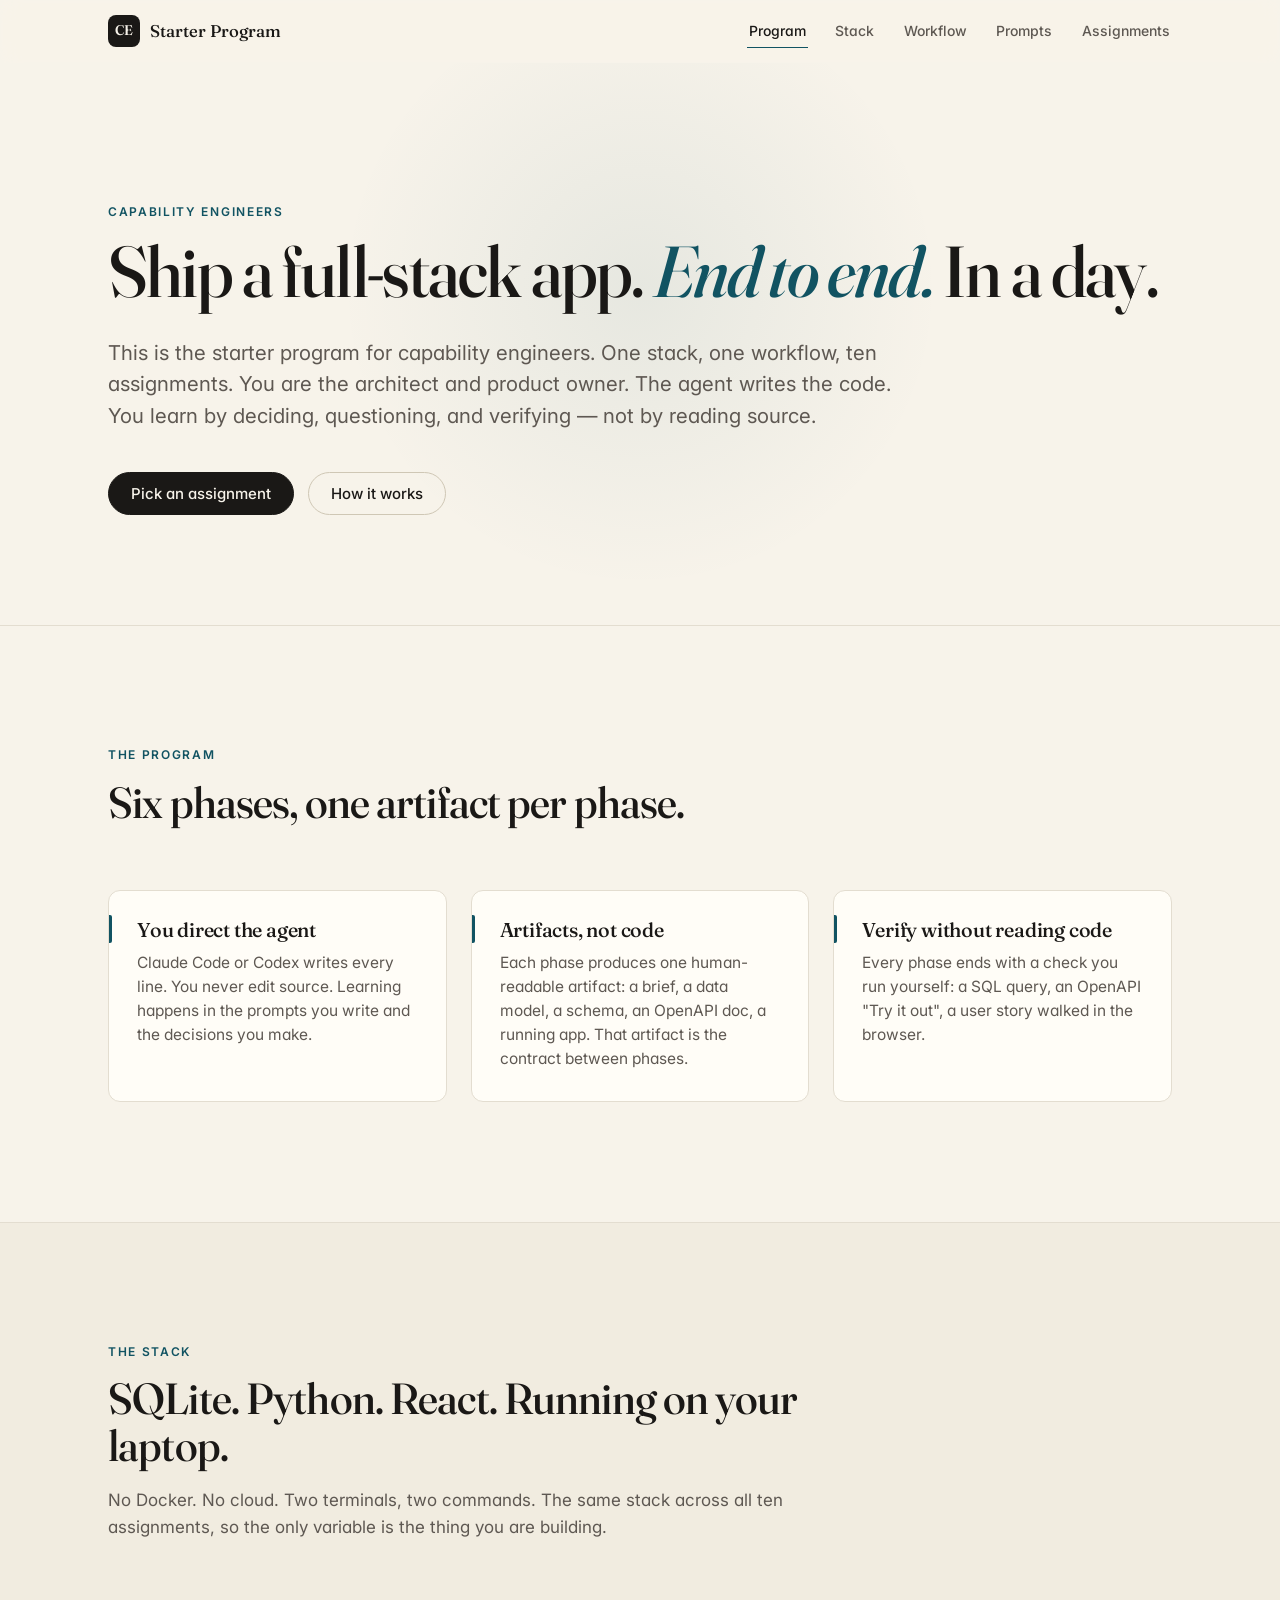
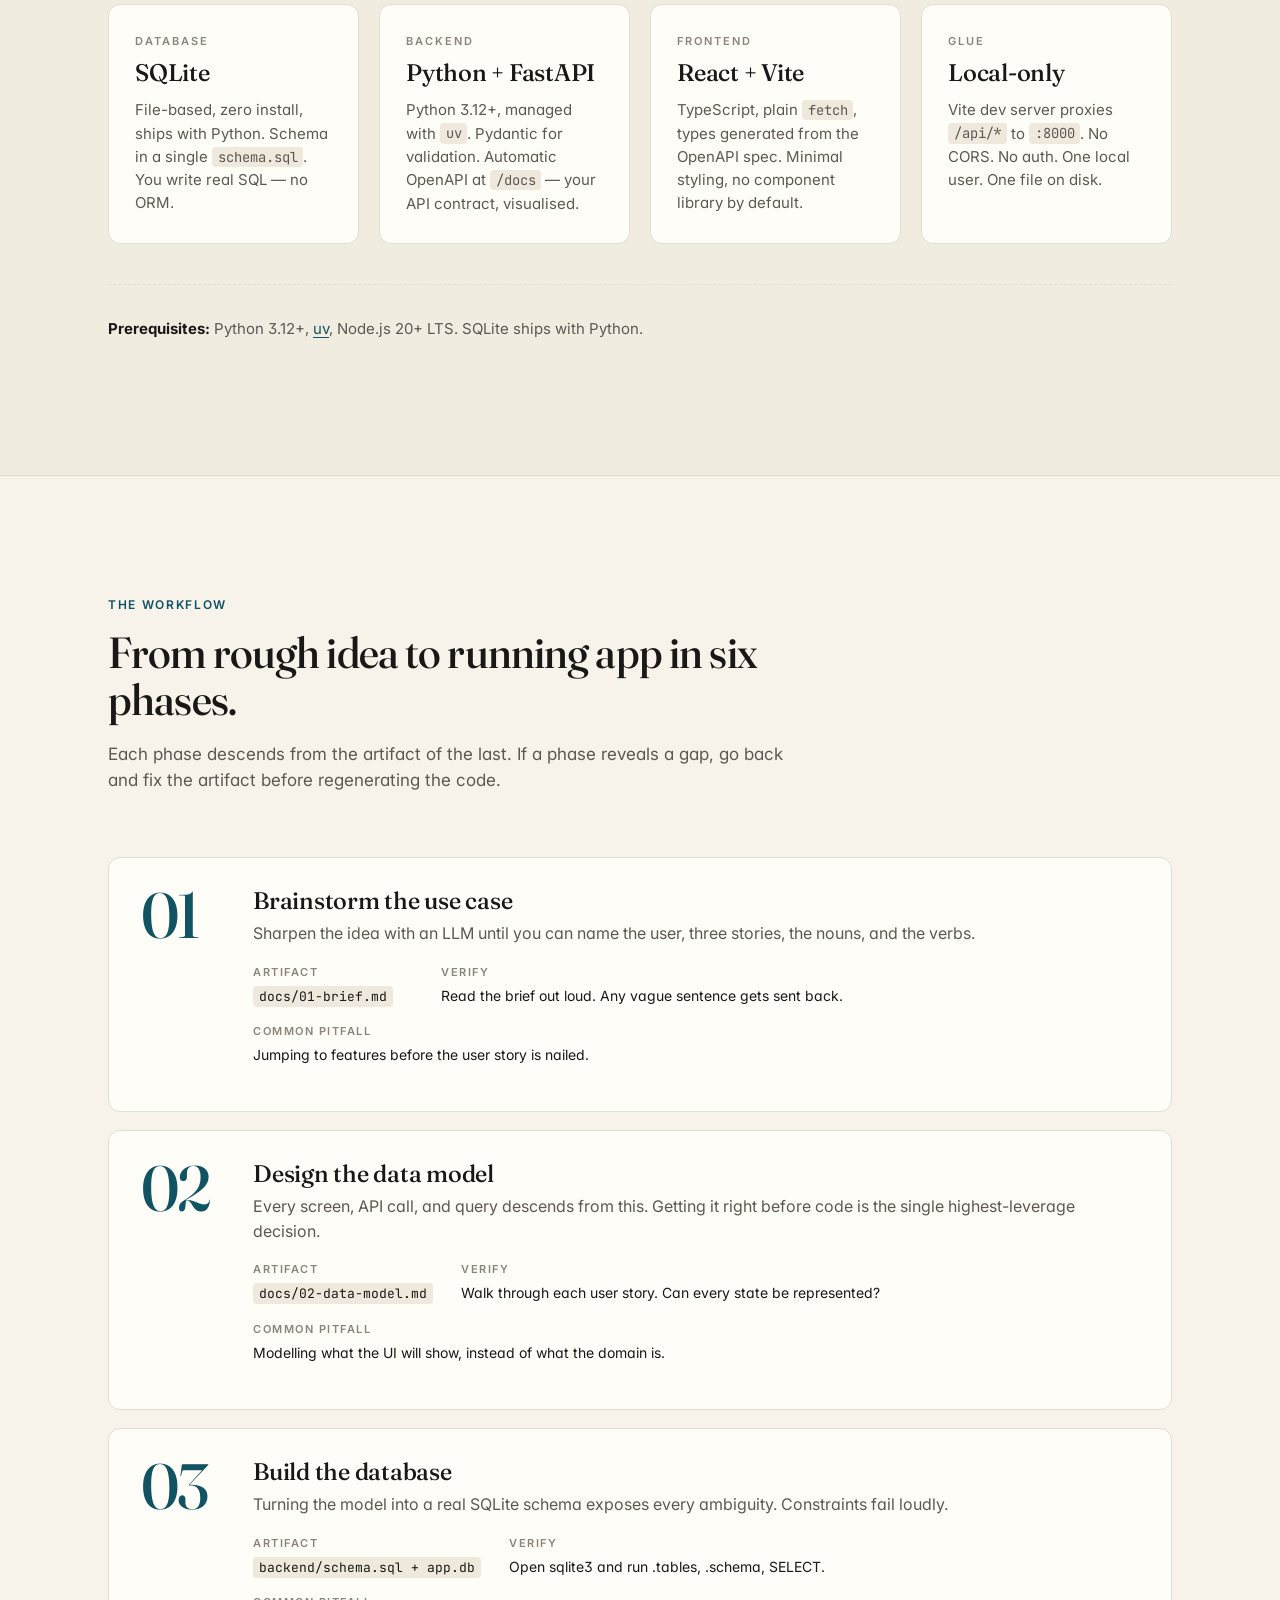
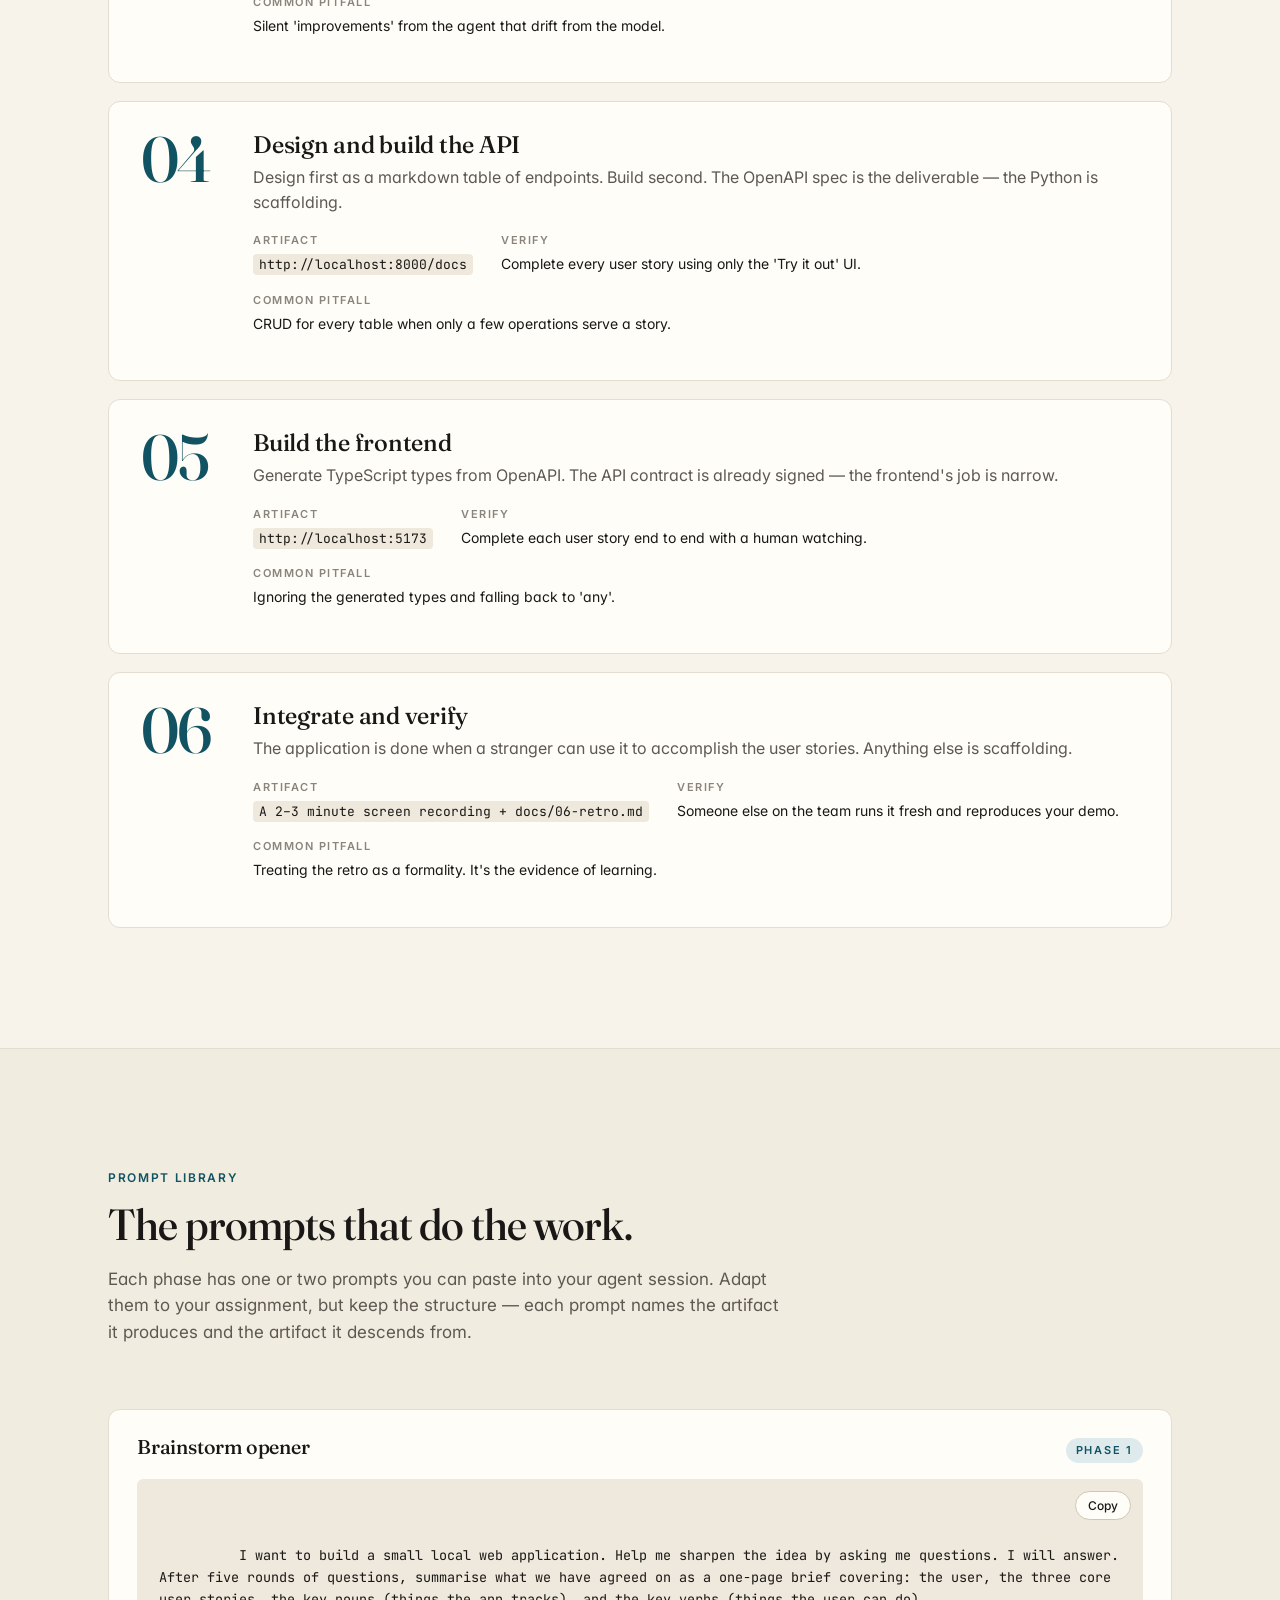
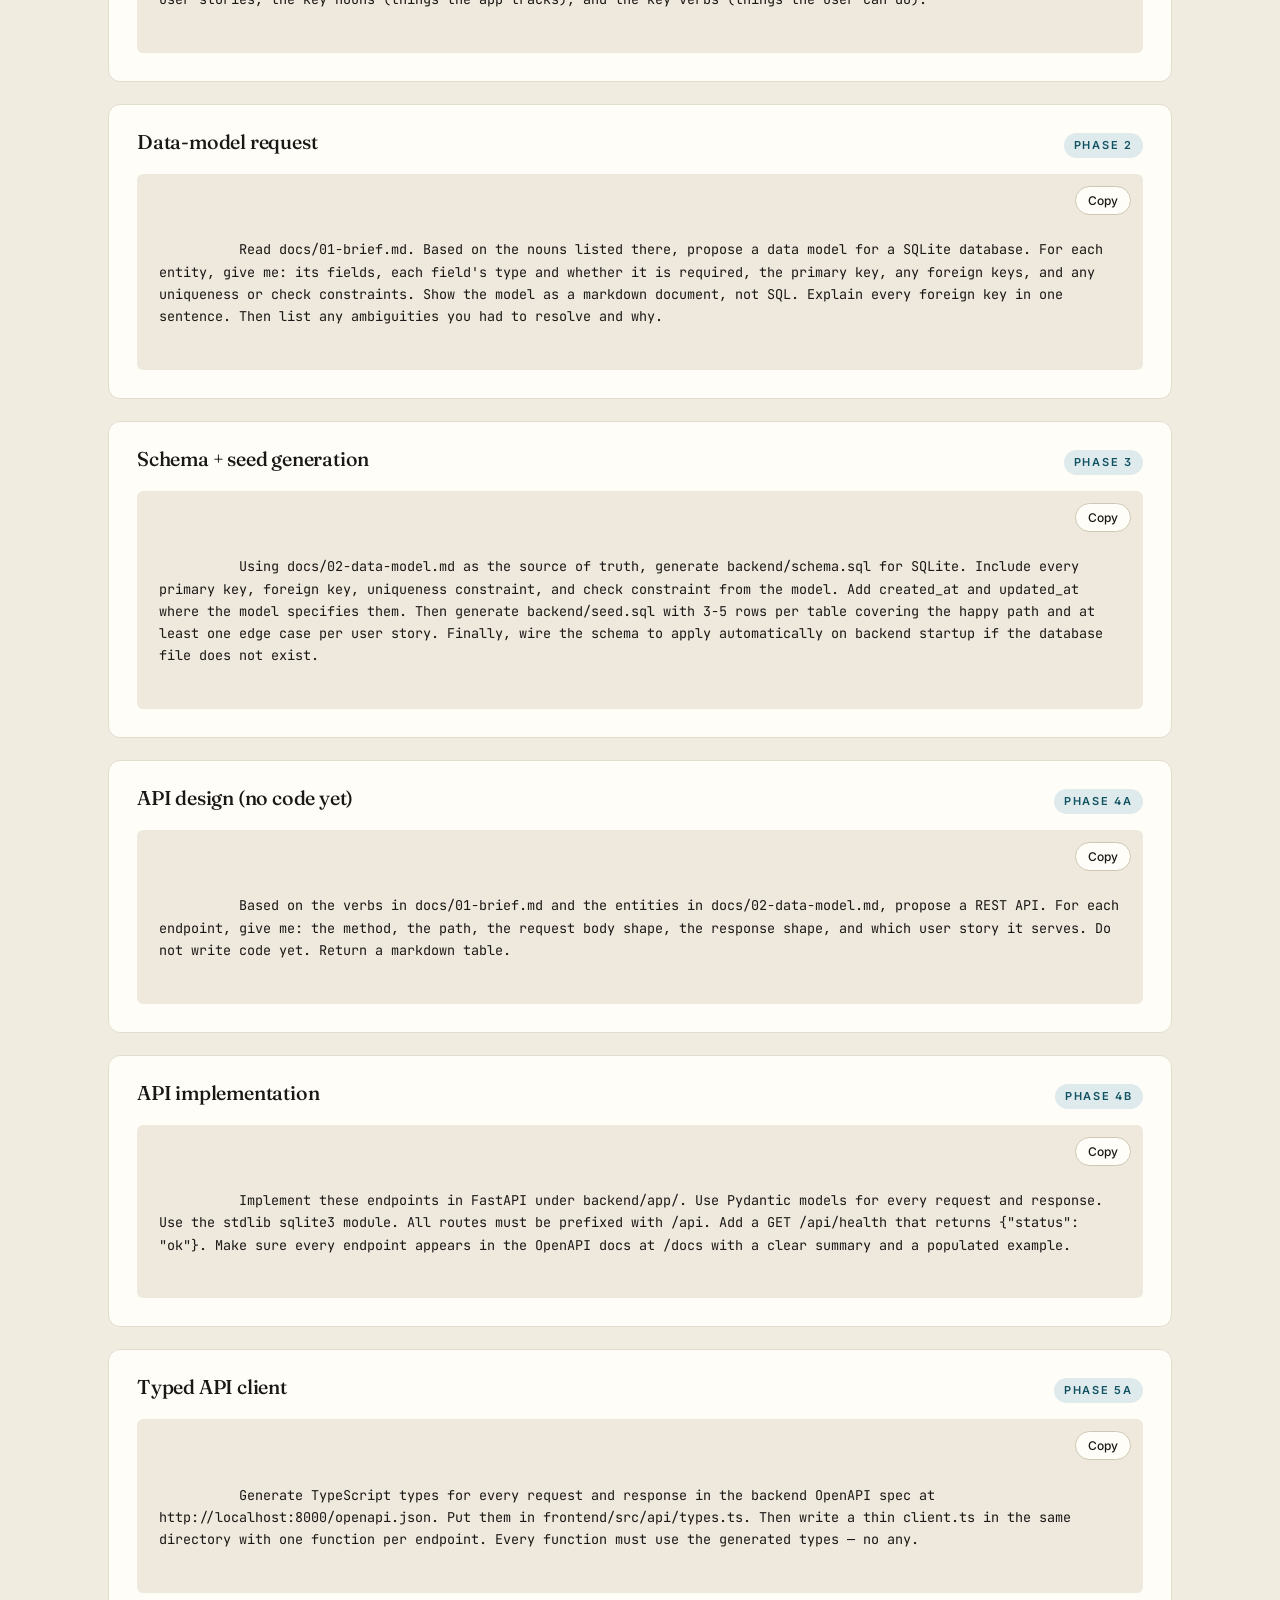
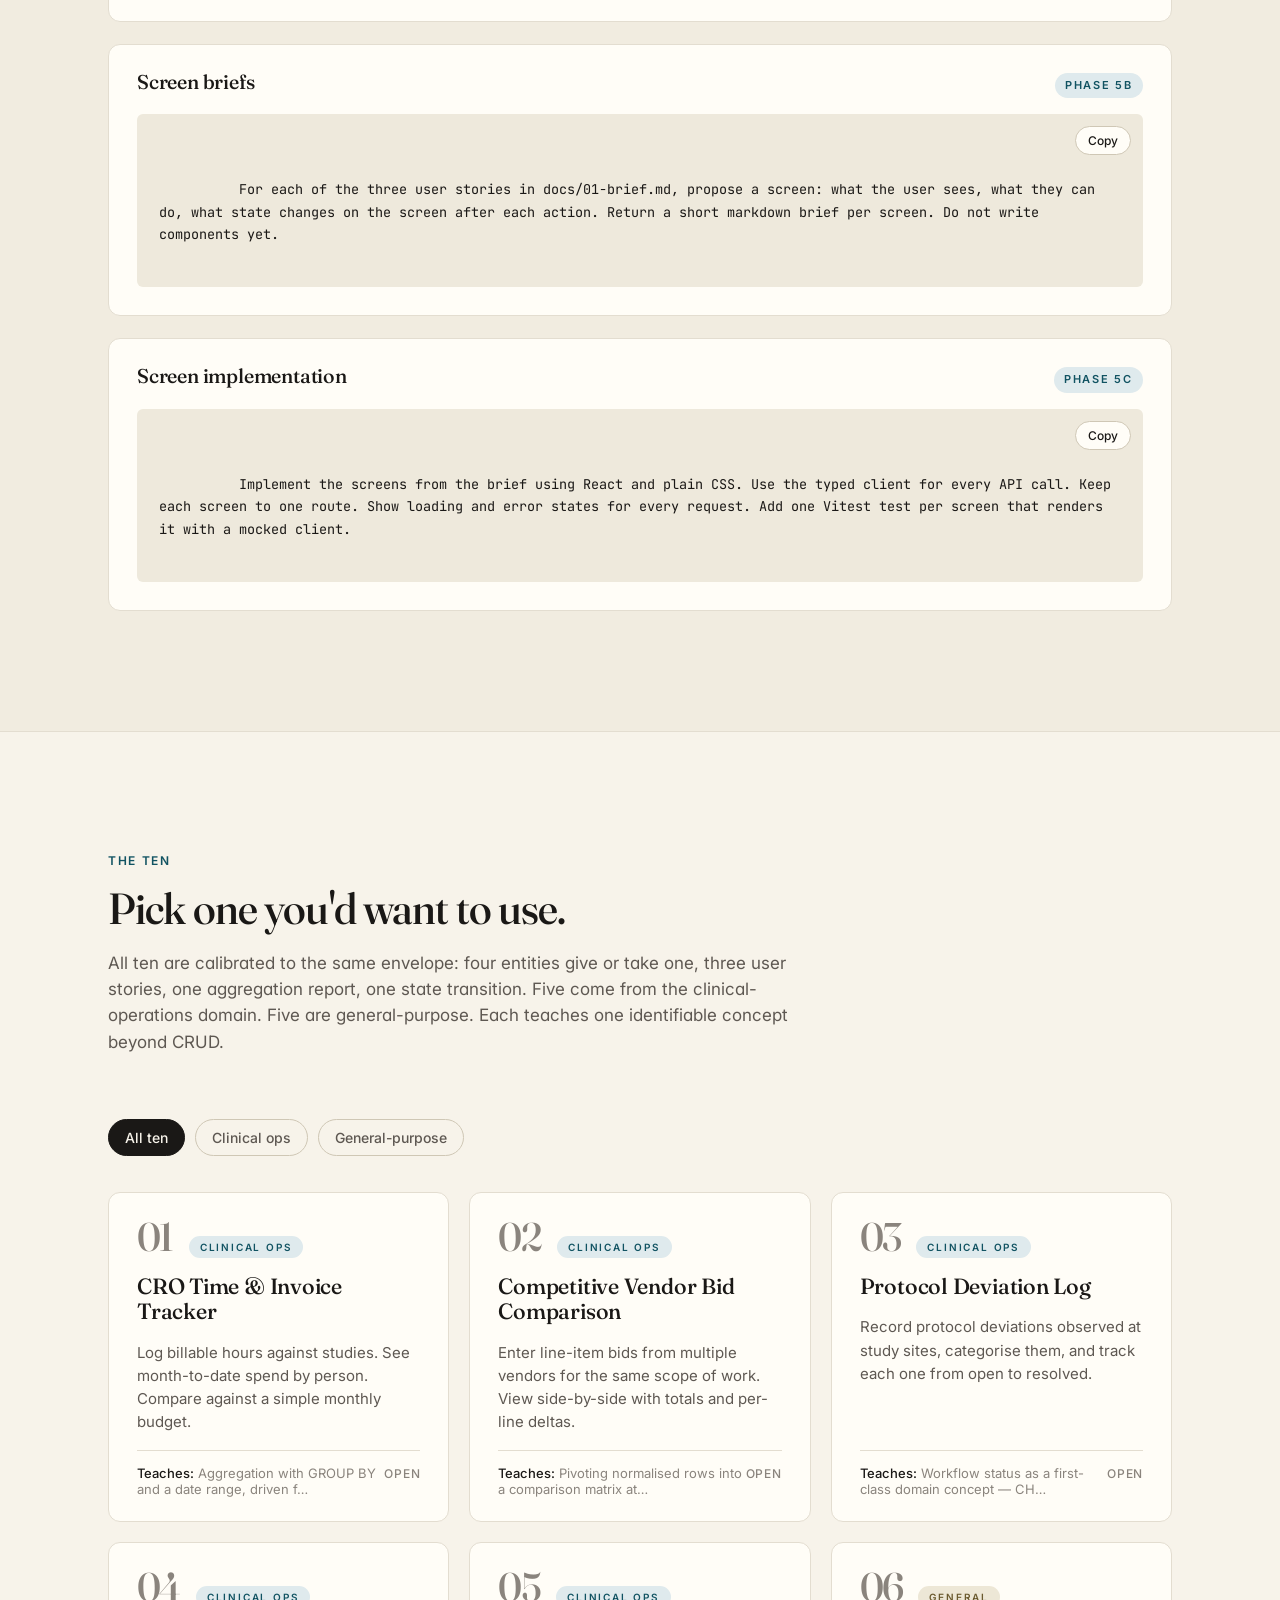
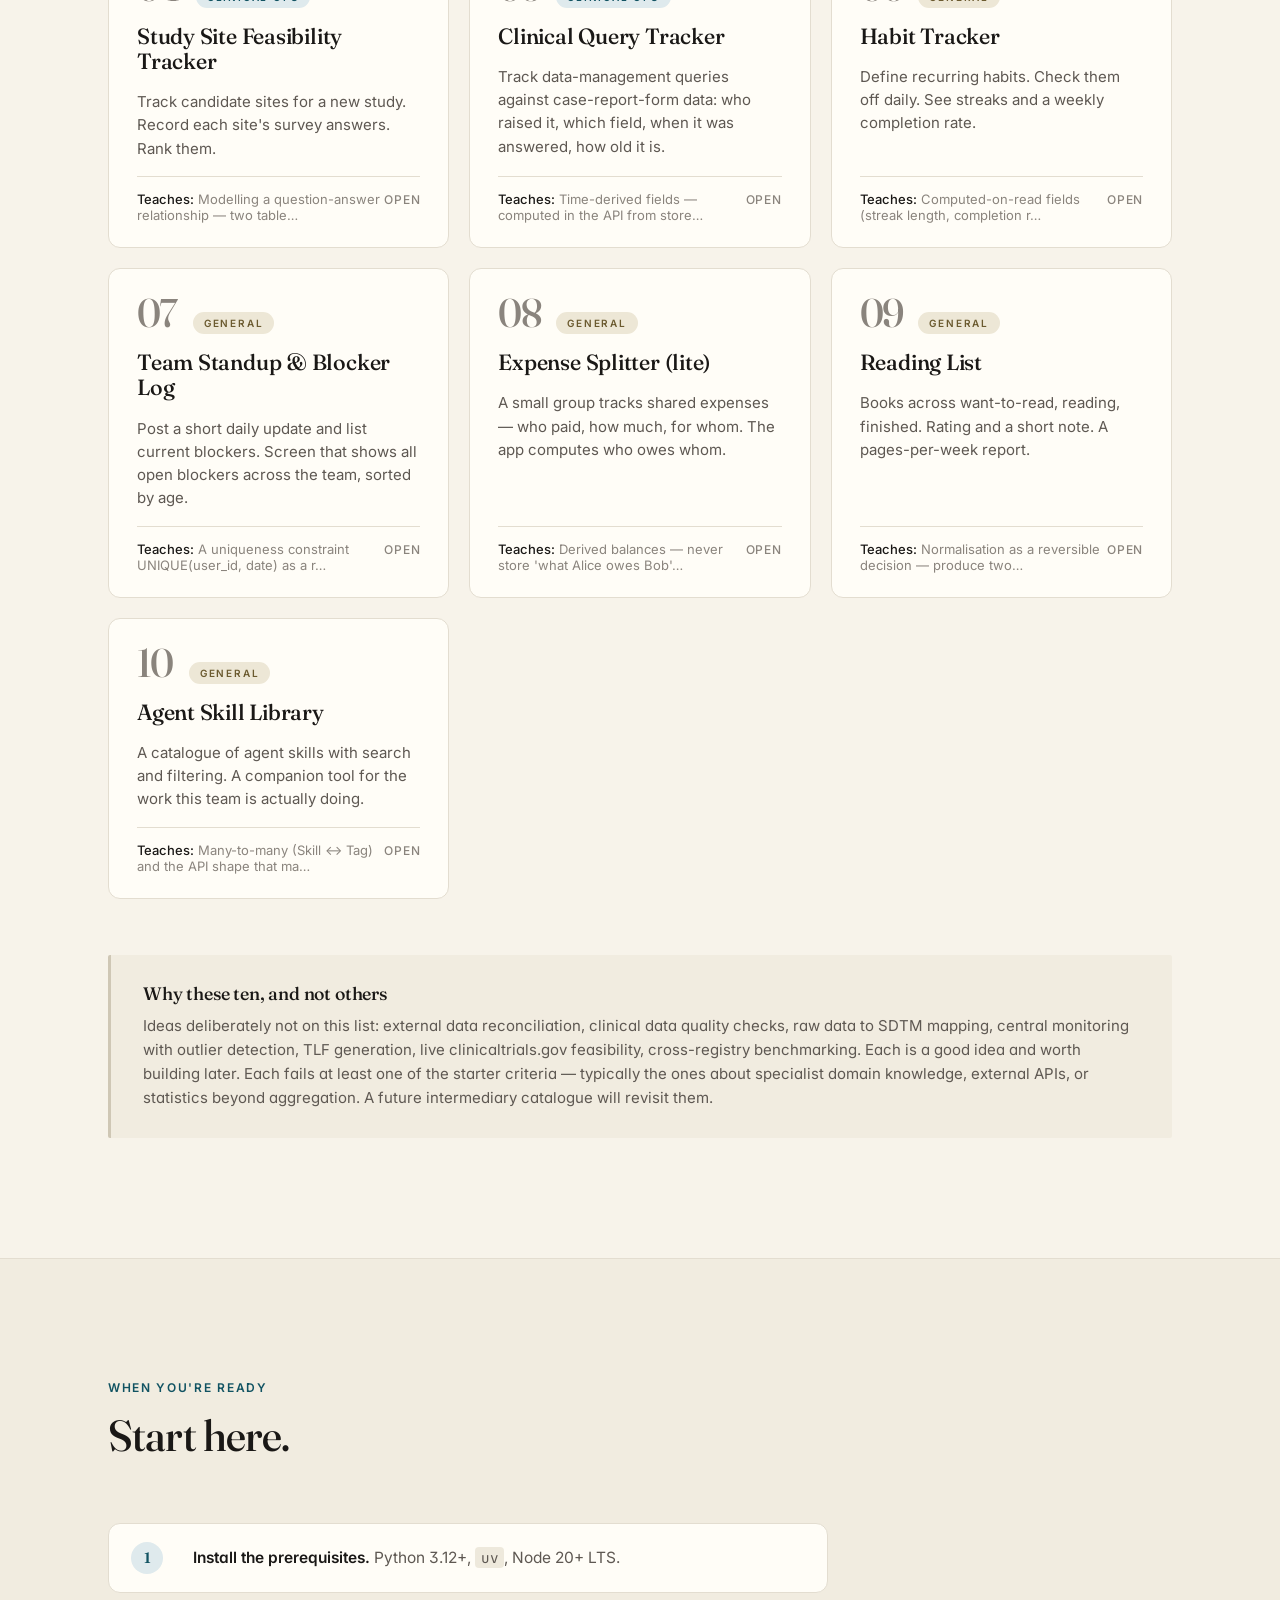
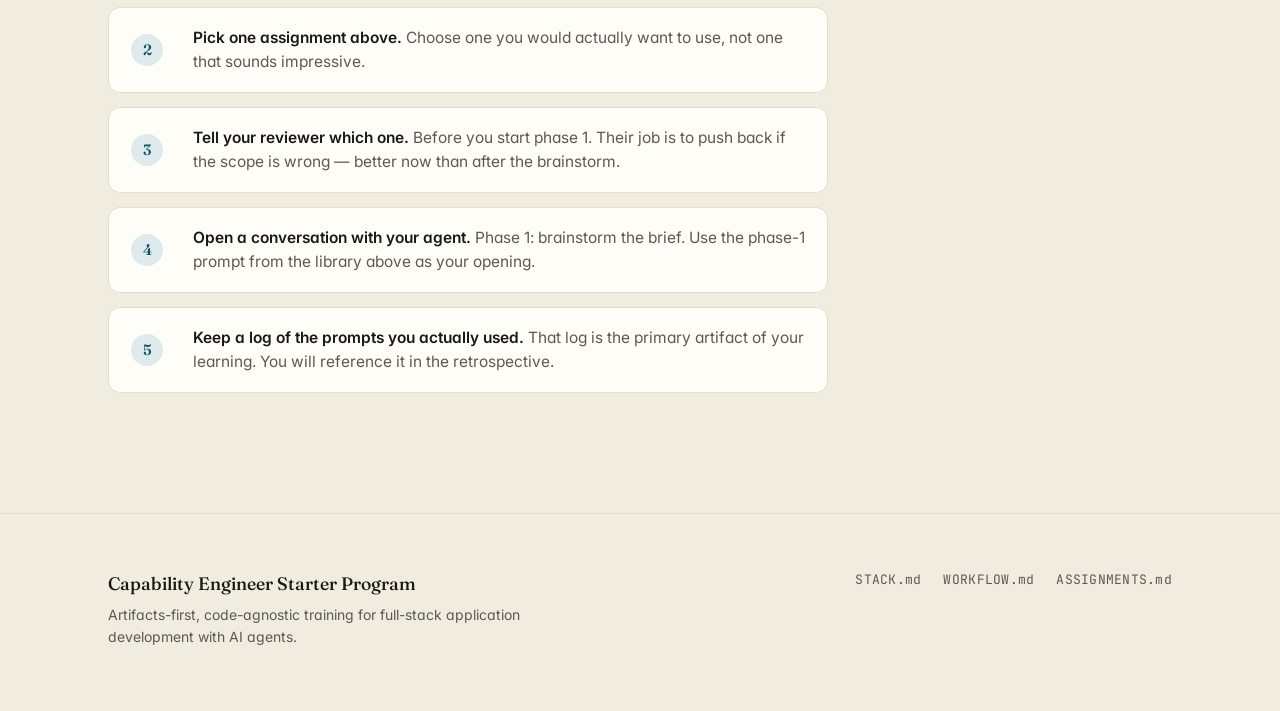
==== index.html @ 59c3ff16 "Initial commit: Capability Engineer Starter Program - STACK.md: single stack definition (SQLite + Py" ====
<!DOCTYPE html>
<html lang="en">
<head>
  <meta charset="UTF-8" />
  <meta name="viewport" content="width=device-width, initial-scale=1.0" />
  <title>Capability Engineer Starter Program</title>
  <meta name="description" content="A self-directed, full-stack starter program for capability engineers. Ten assignments, one stack, one workflow." />
  <link rel="preconnect" href="https://fonts.googleapis.com" />
  <link rel="preconnect" href="https://fonts.gstatic.com" crossorigin />
  <link href="https://fonts.googleapis.com/css2?family=Fraunces:opsz,wght@9..144,400;9..144,500;9..144,600;9..144,700&family=Inter:wght@400;500;600&family=JetBrains+Mono:wght@400;500&display=swap" rel="stylesheet" />
  <link rel="stylesheet" href="styles.css" />
</head>
<body>
  <header class="site-nav" id="siteNav">
    <div class="nav-inner">
      <a href="#top" class="brand">
        <span class="brand-mark">CE</span>
        <span class="brand-text">Starter Program</span>
      </a>
      <nav class="nav-links" aria-label="Primary">
        <a href="#program">Program</a>
        <a href="#stack">Stack</a>
        <a href="#workflow">Workflow</a>
        <a href="#prompts">Prompts</a>
        <a href="#assignments">Assignments</a>
      </nav>
    </div>
  </header>

  <main id="top">
    <section class="hero">
      <div class="wrap">
        <p class="eyebrow">Capability Engineers</p>
        <h1 class="display">Ship a full-stack app. <em>End to end.</em> In a day.</h1>
        <p class="lede">
          This is the starter program for capability engineers. One stack, one workflow, ten assignments.
          You are the architect and product owner. The agent writes the code. You learn by deciding,
          questioning, and verifying — not by reading source.
        </p>
        <div class="cta-row">
          <a href="#assignments" class="btn btn-primary">Pick an assignment</a>
          <a href="#workflow" class="btn btn-secondary">How it works</a>
        </div>
      </div>
    </section>

    <section id="program" class="section">
      <div class="wrap">
        <div class="section-head">
          <p class="eyebrow">The program</p>
          <h2 class="h2">Six phases, one artifact per phase.</h2>
        </div>
        <div class="three-col">
          <article class="tile">
            <h3 class="tile-title">You direct the agent</h3>
            <p>Claude Code or Codex writes every line. You never edit source. Learning happens in the prompts you write and the decisions you make.</p>
          </article>
          <article class="tile">
            <h3 class="tile-title">Artifacts, not code</h3>
            <p>Each phase produces one human-readable artifact: a brief, a data model, a schema, an OpenAPI doc, a running app. That artifact is the contract between phases.</p>
          </article>
          <article class="tile">
            <h3 class="tile-title">Verify without reading code</h3>
            <p>Every phase ends with a check you run yourself: a SQL query, an OpenAPI "Try it out", a user story walked in the browser.</p>
          </article>
        </div>
      </div>
    </section>

    <section id="stack" class="section section-alt">
      <div class="wrap">
        <div class="section-head">
          <p class="eyebrow">The stack</p>
          <h2 class="h2">SQLite. Python. React. Running on your laptop.</h2>
          <p class="lede-sm">No Docker. No cloud. Two terminals, two commands. The same stack across all ten assignments, so the only variable is the thing you are building.</p>
        </div>
        <div class="stack-grid">
          <article class="stack-card">
            <p class="stack-kicker">Database</p>
            <h3 class="stack-title">SQLite</h3>
            <p class="stack-body">File-based, zero install, ships with Python. Schema in a single <code>schema.sql</code>. You write real SQL — no ORM.</p>
          </article>
          <article class="stack-card">
            <p class="stack-kicker">Backend</p>
            <h3 class="stack-title">Python + FastAPI</h3>
            <p class="stack-body">Python 3.12+, managed with <code>uv</code>. Pydantic for validation. Automatic OpenAPI at <code>/docs</code> — your API contract, visualised.</p>
          </article>
          <article class="stack-card">
            <p class="stack-kicker">Frontend</p>
            <h3 class="stack-title">React + Vite</h3>
            <p class="stack-body">TypeScript, plain <code>fetch</code>, types generated from the OpenAPI spec. Minimal styling, no component library by default.</p>
          </article>
          <article class="stack-card">
            <p class="stack-kicker">Glue</p>
            <h3 class="stack-title">Local-only</h3>
            <p class="stack-body">Vite dev server proxies <code>/api/*</code> to <code>:8000</code>. No CORS. No auth. One local user. One file on disk.</p>
          </article>
        </div>
        <p class="prereq">
          <strong>Prerequisites:</strong>
          Python 3.12+, <a href="https://docs.astral.sh/uv/" target="_blank" rel="noopener">uv</a>, Node.js 20+ LTS.
          SQLite ships with Python.
        </p>
      </div>
    </section>

    <section id="workflow" class="section">
      <div class="wrap">
        <div class="section-head">
          <p class="eyebrow">The workflow</p>
          <h2 class="h2">From rough idea to running app in six phases.</h2>
          <p class="lede-sm">Each phase descends from the artifact of the last. If a phase reveals a gap, go back and fix the artifact before regenerating the code.</p>
        </div>
        <ol class="phase-list" id="phaseList"></ol>
      </div>
    </section>

    <section id="prompts" class="section section-alt">
      <div class="wrap">
        <div class="section-head">
          <p class="eyebrow">Prompt library</p>
          <h2 class="h2">The prompts that do the work.</h2>
          <p class="lede-sm">Each phase has one or two prompts you can paste into your agent session. Adapt them to your assignment, but keep the structure — each prompt names the artifact it produces and the artifact it descends from.</p>
        </div>
        <div class="prompt-list" id="promptList"></div>
      </div>
    </section>

    <section id="assignments" class="section">
      <div class="wrap">
        <div class="section-head">
          <p class="eyebrow">The ten</p>
          <h2 class="h2">Pick one you'd want to use.</h2>
          <p class="lede-sm">All ten are calibrated to the same envelope: four entities give or take one, three user stories, one aggregation report, one state transition. Five come from the clinical-operations domain. Five are general-purpose. Each teaches one identifiable concept beyond CRUD.</p>
        </div>
        <div class="filter-row" role="tablist" aria-label="Assignment category">
          <button class="filter-pill is-active" data-filter="all" role="tab" aria-selected="true">All ten</button>
          <button class="filter-pill" data-filter="clinical" role="tab" aria-selected="false">Clinical ops</button>
          <button class="filter-pill" data-filter="general" role="tab" aria-selected="false">General-purpose</button>
        </div>
        <div class="assignment-grid" id="assignmentGrid"></div>
        <div class="excluded-note">
          <h3 class="h3">Why these ten, and not others</h3>
          <p>Ideas deliberately not on this list: external data reconciliation, clinical data quality checks, raw data to SDTM mapping, central monitoring with outlier detection, TLF generation, live clinicaltrials.gov feasibility, cross-registry benchmarking. Each is a good idea and worth building later. Each fails at least one of the starter criteria — typically the ones about specialist domain knowledge, external APIs, or statistics beyond aggregation. A future intermediary catalogue will revisit them.</p>
        </div>
      </div>
    </section>

    <section class="section section-alt">
      <div class="wrap">
        <div class="section-head">
          <p class="eyebrow">When you're ready</p>
          <h2 class="h2">Start here.</h2>
        </div>
        <ol class="start-steps">
          <li><span class="step-num">1</span><div><strong>Install the prerequisites.</strong> Python 3.12+, <code>uv</code>, Node 20+ LTS.</div></li>
          <li><span class="step-num">2</span><div><strong>Pick one assignment above.</strong> Choose one you would actually want to use, not one that sounds impressive.</div></li>
          <li><span class="step-num">3</span><div><strong>Tell your reviewer which one.</strong> Before you start phase 1. Their job is to push back if the scope is wrong — better now than after the brainstorm.</div></li>
          <li><span class="step-num">4</span><div><strong>Open a conversation with your agent.</strong> Phase 1: brainstorm the brief. Use the phase-1 prompt from the library above as your opening.</div></li>
          <li><span class="step-num">5</span><div><strong>Keep a log of the prompts you actually used.</strong> That log is the primary artifact of your learning. You will reference it in the retrospective.</div></li>
        </ol>
      </div>
    </section>
  </main>

  <footer class="site-footer">
    <div class="wrap footer-inner">
      <div>
        <p class="footer-brand">Capability Engineer Starter Program</p>
        <p class="footer-text">Artifacts-first, code-agnostic training for full-stack application development with AI agents.</p>
      </div>
      <div class="footer-links">
        <a href="STACK.md">STACK.md</a>
        <a href="WORKFLOW.md">WORKFLOW.md</a>
        <a href="ASSIGNMENTS.md">ASSIGNMENTS.md</a>
      </div>
    </div>
  </footer>

  <script src="app.js"></script>
</body>
</html>
---- styles.css ----
/* ============================================================
   Capability Engineer Starter Program — editorial static site
   Design tokens first. No frameworks. System-agnostic.
   ============================================================ */

:root {
  --bg: #f7f3ea;
  --bg-alt: #f1ece0;
  --surface: #fffdf7;
  --ink: #1a1816;
  --ink-muted: #5e5852;
  --ink-subtle: #8a847d;
  --rule: #e3ddd0;
  --rule-strong: #cfc7b5;
  --accent: #115362;
  --accent-hover: #0b3e4a;
  --accent-ink: #fbf8f2;
  --accent-soft: #dfeaed;
  --mono-bg: #eee9dc;
  --radius-sm: 6px;
  --radius: 12px;
  --radius-lg: 18px;
  --max: 1160px;
  --pad: clamp(20px, 4vw, 48px);
  --section-y: clamp(72px, 10vw, 120px);
  --font-display: "Fraunces", "Georgia", serif;
  --font-sans: "Inter", -apple-system, BlinkMacSystemFont, "Segoe UI", sans-serif;
  --font-mono: "JetBrains Mono", ui-monospace, SFMono-Regular, Menlo, monospace;
}

/* ---------- reset & base ---------- */

*, *::before, *::after { box-sizing: border-box; }

html { scroll-behavior: smooth; scroll-padding-top: 72px; }

body {
  margin: 0;
  background: var(--bg);
  color: var(--ink);
  font-family: var(--font-sans);
  font-size: 17px;
  line-height: 1.55;
  font-feature-settings: "ss01", "cv11";
  -webkit-font-smoothing: antialiased;
  -moz-osx-font-smoothing: grayscale;
  text-rendering: optimizeLegibility;
}

img, svg { display: block; max-width: 100%; }

a { color: var(--accent); text-underline-offset: 3px; text-decoration-thickness: 1px; }
a:hover { color: var(--accent-hover); }

code, kbd, pre, samp {
  font-family: var(--font-mono);
  font-size: 0.92em;
}

:not(pre) > code {
  background: var(--mono-bg);
  padding: 0.08em 0.4em;
  border-radius: 4px;
}

.wrap {
  max-width: var(--max);
  margin: 0 auto;
  padding: 0 var(--pad);
}

/* ---------- typography ---------- */

h1, h2, h3, h4 {
  font-family: var(--font-display);
  font-weight: 500;
  letter-spacing: -0.01em;
  line-height: 1.1;
  color: var(--ink);
  margin: 0;
  font-variation-settings: "opsz" 48;
}

.display {
  font-size: clamp(40px, 6vw, 72px);
  font-weight: 500;
  line-height: 1.02;
  letter-spacing: -0.025em;
  margin: 0 0 28px;
  font-variation-settings: "opsz" 144;
}

.display em {
  font-style: italic;
  color: var(--accent);
  font-weight: 500;
}

.h2 {
  font-size: clamp(28px, 3.4vw, 44px);
  line-height: 1.08;
  letter-spacing: -0.02em;
  font-variation-settings: "opsz" 80;
}

.h3 {
  font-size: 22px;
  line-height: 1.2;
}

.eyebrow {
  font-family: var(--font-sans);
  text-transform: uppercase;
  letter-spacing: 0.14em;
  font-size: 12px;
  font-weight: 600;
  color: var(--accent);
  margin: 0 0 14px;
}

.lede {
  font-size: clamp(18px, 1.6vw, 21px);
  color: var(--ink-muted);
  max-width: 62ch;
  margin: 0;
  line-height: 1.55;
}

.lede-sm {
  font-size: 17px;
  color: var(--ink-muted);
  max-width: 62ch;
  margin: 18px 0 0;
}

/* ---------- nav ---------- */

.site-nav {
  position: sticky;
  top: 0;
  z-index: 30;
  background: color-mix(in srgb, var(--bg) 88%, transparent);
  backdrop-filter: saturate(140%) blur(10px);
  -webkit-backdrop-filter: saturate(140%) blur(10px);
  border-bottom: 1px solid transparent;
  transition: border-color 160ms ease;
}
.site-nav.is-stuck { border-bottom-color: var(--rule); }

.nav-inner {
  max-width: var(--max);
  margin: 0 auto;
  padding: 14px var(--pad);
  display: flex;
  align-items: center;
  justify-content: space-between;
  gap: 24px;
}

.brand {
  display: inline-flex;
  align-items: center;
  gap: 10px;
  text-decoration: none;
  color: var(--ink);
  font-weight: 500;
}

.brand-mark {
  display: inline-flex;
  align-items: center;
  justify-content: center;
  width: 32px;
  height: 32px;
  background: var(--ink);
  color: var(--bg);
  border-radius: 8px;
  font-family: var(--font-display);
  font-variation-settings: "opsz" 72;
  font-weight: 600;
  font-size: 14px;
  letter-spacing: 0;
}

.brand-text {
  font-family: var(--font-display);
  font-variation-settings: "opsz" 40;
  font-size: 17px;
  font-weight: 500;
}

.nav-links {
  display: flex;
  gap: clamp(14px, 2vw, 28px);
}

.nav-links a {
  color: var(--ink-muted);
  text-decoration: none;
  font-size: 14px;
  font-weight: 500;
  padding: 6px 2px;
  position: relative;
}

.nav-links a::after {
  content: "";
  position: absolute;
  left: 0; right: 0; bottom: 0;
  height: 1px;
  background: var(--ink);
  transform: scaleX(0);
  transform-origin: left;
  transition: transform 180ms ease;
}
.nav-links a:hover { color: var(--ink); }
.nav-links a:hover::after { transform: scaleX(1); }
.nav-links a.is-active { color: var(--ink); }
.nav-links a.is-active::after { transform: scaleX(1); background: var(--accent); }

@media (max-width: 640px) {
  .nav-links { display: none; }
}

/* ---------- hero ---------- */

.hero {
  padding: clamp(80px, 12vw, 140px) 0 clamp(64px, 10vw, 110px);
  position: relative;
  overflow: hidden;
}
.hero::before {
  content: "";
  position: absolute;
  left: 50%;
  top: 40%;
  width: 600px;
  height: 600px;
  background: radial-gradient(closest-side, color-mix(in srgb, var(--accent) 12%, transparent), transparent);
  transform: translate(-50%, -50%);
  pointer-events: none;
  opacity: 0.6;
}
.hero .wrap { position: relative; }

.cta-row {
  display: flex;
  flex-wrap: wrap;
  gap: 14px;
  margin-top: 40px;
}

.btn {
  display: inline-flex;
  align-items: center;
  gap: 8px;
  padding: 13px 22px;
  border-radius: 999px;
  font-weight: 500;
  font-size: 15px;
  text-decoration: none;
  border: 1px solid transparent;
  transition: transform 140ms ease, background 160ms ease, color 160ms ease, border-color 160ms ease;
  line-height: 1;
}

.btn-primary {
  background: var(--ink);
  color: var(--bg);
  border-color: var(--ink);
}
.btn-primary:hover { background: var(--accent); border-color: var(--accent); color: var(--accent-ink); }

.btn-secondary {
  background: transparent;
  color: var(--ink);
  border-color: var(--rule-strong);
}
.btn-secondary:hover { border-color: var(--ink); }

/* ---------- sections ---------- */

.section {
  padding: var(--section-y) 0;
  border-top: 1px solid var(--rule);
}

.section-alt {
  background: var(--bg-alt);
}

.section-head {
  max-width: 64ch;
  margin-bottom: clamp(40px, 5vw, 64px);
}

/* ---------- three-col tiles (program) ---------- */

.three-col {
  display: grid;
  grid-template-columns: repeat(auto-fit, minmax(260px, 1fr));
  gap: 24px;
}

.tile {
  background: var(--surface);
  border: 1px solid var(--rule);
  border-radius: var(--radius);
  padding: 28px 28px 30px;
  position: relative;
  transition: border-color 160ms ease, transform 160ms ease;
}

.tile::before {
  content: "";
  position: absolute;
  top: 24px;
  left: 0;
  width: 3px;
  height: 28px;
  background: var(--accent);
  border-radius: 0 2px 2px 0;
}

.tile:hover { border-color: var(--rule-strong); }

.tile-title {
  font-family: var(--font-display);
  font-variation-settings: "opsz" 36;
  font-size: 20px;
  font-weight: 500;
  margin: 0 0 10px;
}

.tile p { margin: 0; color: var(--ink-muted); font-size: 15.5px; }

/* ---------- stack grid ---------- */

.stack-grid {
  display: grid;
  grid-template-columns: repeat(auto-fit, minmax(240px, 1fr));
  gap: 20px;
}

.stack-card {
  background: var(--surface);
  border: 1px solid var(--rule);
  border-radius: var(--radius);
  padding: 28px 26px;
  transition: border-color 160ms ease;
}

.stack-card:hover { border-color: var(--accent); }

.stack-kicker {
  font-size: 11px;
  font-weight: 600;
  letter-spacing: 0.18em;
  text-transform: uppercase;
  color: var(--ink-subtle);
  margin: 0 0 10px;
}

.stack-title {
  font-family: var(--font-display);
  font-variation-settings: "opsz" 36;
  font-size: 24px;
  font-weight: 500;
  margin: 0 0 12px;
}

.stack-body {
  margin: 0;
  color: var(--ink-muted);
  font-size: 15px;
  line-height: 1.55;
}

.prereq {
  margin-top: 40px;
  padding-top: 32px;
  border-top: 1px dashed var(--rule);
  color: var(--ink-muted);
  font-size: 15px;
}
.prereq strong { color: var(--ink); }

/* ---------- workflow phases ---------- */

.phase-list {
  list-style: none;
  padding: 0;
  margin: 0;
  counter-reset: phase;
  display: grid;
  gap: 18px;
}

.phase {
  background: var(--surface);
  border: 1px solid var(--rule);
  border-radius: var(--radius);
  padding: 30px 32px 32px;
  display: grid;
  grid-template-columns: 84px 1fr;
  gap: 28px;
  align-items: start;
  counter-increment: phase;
  transition: border-color 160ms ease;
}

.phase:hover { border-color: var(--rule-strong); }

.phase-marker {
  font-family: var(--font-display);
  font-variation-settings: "opsz" 144;
  font-size: 64px;
  font-weight: 500;
  color: var(--accent);
  line-height: 0.85;
  letter-spacing: -0.04em;
}

.phase-marker::before {
  content: "0" counter(phase);
}

.phase-body h3 {
  font-family: var(--font-display);
  font-variation-settings: "opsz" 48;
  font-size: 24px;
  font-weight: 500;
  margin: 0 0 6px;
}

.phase-concept {
  color: var(--ink-muted);
  margin: 0 0 18px;
  font-size: 16px;
}

.phase-meta {
  display: flex;
  flex-wrap: wrap;
  gap: 16px 28px;
  font-size: 14px;
}

.phase-meta dt {
  font-size: 11px;
  font-weight: 600;
  letter-spacing: 0.14em;
  text-transform: uppercase;
  color: var(--ink-subtle);
  margin-bottom: 4px;
}

.phase-meta dd { margin: 0; color: var(--ink); }
.phase-meta dd code {
  font-size: 13px;
  padding: 2px 6px;
}

.phase-meta > div { min-width: 160px; }

@media (max-width: 580px) {
  .phase { grid-template-columns: 1fr; padding: 26px; }
  .phase-marker { font-size: 44px; }
}

/* ---------- prompts ---------- */

.prompt-list {
  display: grid;
  gap: 22px;
}

.prompt-card {
  background: var(--surface);
  border: 1px solid var(--rule);
  border-radius: var(--radius);
  padding: 26px 28px 28px;
  transition: border-color 160ms ease;
}

.prompt-card:hover { border-color: var(--rule-strong); }

.prompt-head {
  display: flex;
  align-items: baseline;
  justify-content: space-between;
  gap: 16px;
  margin-bottom: 16px;
  flex-wrap: wrap;
}

.prompt-title {
  font-family: var(--font-display);
  font-variation-settings: "opsz" 40;
  font-size: 20px;
  font-weight: 500;
  margin: 0;
}

.prompt-phase {
  font-size: 11px;
  font-weight: 600;
  letter-spacing: 0.16em;
  text-transform: uppercase;
  color: var(--accent);
  padding: 4px 10px;
  border-radius: 999px;
  background: var(--accent-soft);
}

.prompt-body {
  position: relative;
  background: var(--mono-bg);
  border-radius: var(--radius-sm);
  padding: 20px 22px;
  font-family: var(--font-mono);
  font-size: 13.5px;
  line-height: 1.65;
  color: var(--ink);
  white-space: pre-wrap;
  overflow-wrap: break-word;
}

.copy-btn {
  position: absolute;
  top: 12px;
  right: 12px;
  background: var(--surface);
  border: 1px solid var(--rule-strong);
  color: var(--ink);
  font-family: var(--font-sans);
  font-size: 12px;
  font-weight: 500;
  padding: 6px 12px;
  border-radius: 999px;
  cursor: pointer;
  transition: background 140ms ease, color 140ms ease, border-color 140ms ease;
}
.copy-btn:hover {
  background: var(--ink);
  color: var(--bg);
  border-color: var(--ink);
}
.copy-btn.is-copied {
  background: var(--accent);
  color: var(--accent-ink);
  border-color: var(--accent);
}

/* ---------- assignments ---------- */

.filter-row {
  display: flex;
  flex-wrap: wrap;
  gap: 10px;
  margin-bottom: 36px;
}

.filter-pill {
  background: transparent;
  color: var(--ink-muted);
  border: 1px solid var(--rule-strong);
  border-radius: 999px;
  padding: 9px 16px;
  font-family: inherit;
  font-size: 14px;
  font-weight: 500;
  cursor: pointer;
  transition: all 140ms ease;
}

.filter-pill:hover { color: var(--ink); border-color: var(--ink); }

.filter-pill.is-active {
  background: var(--ink);
  color: var(--bg);
  border-color: var(--ink);
}

.assignment-grid {
  display: grid;
  grid-template-columns: repeat(auto-fit, minmax(320px, 1fr));
  gap: 20px;
}

.assignment {
  background: var(--surface);
  border: 1px solid var(--rule);
  border-radius: var(--radius);
  padding: 26px 28px 24px;
  display: flex;
  flex-direction: column;
  gap: 16px;
  transition: border-color 160ms ease, transform 160ms ease;
  cursor: pointer;
  text-align: left;
  font-family: inherit;
  font-size: inherit;
  color: inherit;
  appearance: none;
}

.assignment:hover {
  border-color: var(--accent);
}

.assignment.is-hidden { display: none; }

.assignment-head {
  display: flex;
  align-items: baseline;
  justify-content: space-between;
  gap: 16px;
}

.assignment-num {
  font-family: var(--font-display);
  font-variation-settings: "opsz" 144;
  font-size: 40px;
  font-weight: 500;
  color: var(--ink-subtle);
  line-height: 0.9;
  letter-spacing: -0.04em;
}

.assignment-cat {
  font-size: 10px;
  font-weight: 600;
  letter-spacing: 0.18em;
  text-transform: uppercase;
  padding: 4px 10px;
  border-radius: 999px;
  border: 1px solid var(--rule-strong);
  color: var(--ink-muted);
}

.assignment-cat[data-cat="clinical"] {
  background: var(--accent-soft);
  border-color: transparent;
  color: var(--accent);
}

.assignment-cat[data-cat="general"] {
  background: #ede7d6;
  border-color: transparent;
  color: #6b5a2f;
}

.assignment-title {
  font-family: var(--font-display);
  font-variation-settings: "opsz" 48;
  font-size: 22px;
  font-weight: 500;
  margin: 0;
  line-height: 1.15;
}

.assignment-pitch {
  margin: 0;
  color: var(--ink-muted);
  font-size: 15px;
  line-height: 1.55;
}

.assignment-foot {
  display: flex;
  justify-content: space-between;
  align-items: baseline;
  margin-top: auto;
  padding-top: 14px;
  border-top: 1px solid var(--rule);
  font-size: 13px;
  color: var(--ink-subtle);
}

.assignment-foot .concept {
  color: var(--ink);
  font-weight: 500;
}

.assignment-details {
  display: none;
  padding-top: 18px;
  border-top: 1px solid var(--rule);
  margin-top: 4px;
}

.assignment.is-open .assignment-details { display: block; }
.assignment.is-open { border-color: var(--accent); }

.details-block { margin-bottom: 18px; }
.details-block:last-child { margin-bottom: 0; }

.details-label {
  font-size: 11px;
  font-weight: 600;
  letter-spacing: 0.14em;
  text-transform: uppercase;
  color: var(--ink-subtle);
  margin: 0 0 8px;
}

.details-list {
  margin: 0;
  padding-left: 18px;
  color: var(--ink-muted);
  font-size: 14.5px;
  line-height: 1.55;
}
.details-list li { margin-bottom: 4px; }

.details-text {
  margin: 0;
  color: var(--ink-muted);
  font-size: 14.5px;
  line-height: 1.55;
}

.expand-hint {
  font-size: 12px;
  color: var(--ink-subtle);
  letter-spacing: 0.06em;
  text-transform: uppercase;
  font-weight: 500;
}

.assignment.is-open .expand-hint::before { content: "Hide"; }
.assignment:not(.is-open) .expand-hint::before { content: "Open"; }

/* ---------- excluded note ---------- */

.excluded-note {
  margin-top: 56px;
  padding: 28px 32px;
  background: var(--bg-alt);
  border-left: 3px solid var(--rule-strong);
  border-radius: 2px;
}
.excluded-note .h3 {
  font-size: 18px;
  margin: 0 0 10px;
  font-variation-settings: "opsz" 32;
}
.excluded-note p {
  margin: 0;
  color: var(--ink-muted);
  font-size: 15px;
  line-height: 1.6;
}

/* ---------- start steps ---------- */

.start-steps {
  list-style: none;
  padding: 0;
  margin: 0;
  display: grid;
  gap: 14px;
  max-width: 720px;
}

.start-steps li {
  display: grid;
  grid-template-columns: 44px 1fr;
  align-items: center;
  gap: 18px;
  padding: 18px 22px;
  background: var(--surface);
  border: 1px solid var(--rule);
  border-radius: var(--radius);
  font-size: 15.5px;
  color: var(--ink-muted);
}
.start-steps li strong { color: var(--ink); font-weight: 600; }

.step-num {
  display: inline-flex;
  align-items: center;
  justify-content: center;
  width: 32px;
  height: 32px;
  border-radius: 999px;
  background: var(--accent-soft);
  color: var(--accent);
  font-family: var(--font-display);
  font-variation-settings: "opsz" 48;
  font-weight: 600;
  font-size: 15px;
}

/* ---------- footer ---------- */

.site-footer {
  padding: 56px 0 64px;
  border-top: 1px solid var(--rule);
  background: var(--bg-alt);
}

.footer-inner {
  display: flex;
  justify-content: space-between;
  align-items: flex-start;
  gap: 32px;
  flex-wrap: wrap;
}

.footer-brand {
  font-family: var(--font-display);
  font-variation-settings: "opsz" 40;
  font-size: 18px;
  margin: 0 0 6px;
  font-weight: 500;
}

.footer-text {
  margin: 0;
  color: var(--ink-muted);
  font-size: 14px;
  max-width: 52ch;
}

.footer-links {
  display: flex;
  gap: 22px;
}
.footer-links a {
  font-size: 13px;
  color: var(--ink-muted);
  text-decoration: none;
  font-family: var(--font-mono);
  letter-spacing: 0.02em;
}
.footer-links a:hover { color: var(--ink); }

/* ---------- motion ---------- */

@media (prefers-reduced-motion: reduce) {
  *, *::before, *::after {
    transition-duration: 0.01ms !important;
    animation-duration: 0.01ms !important;
    scroll-behavior: auto !important;
  }
}

/* ---------- selection ---------- */

::selection {
  background: var(--accent);
  color: var(--accent-ink);
}
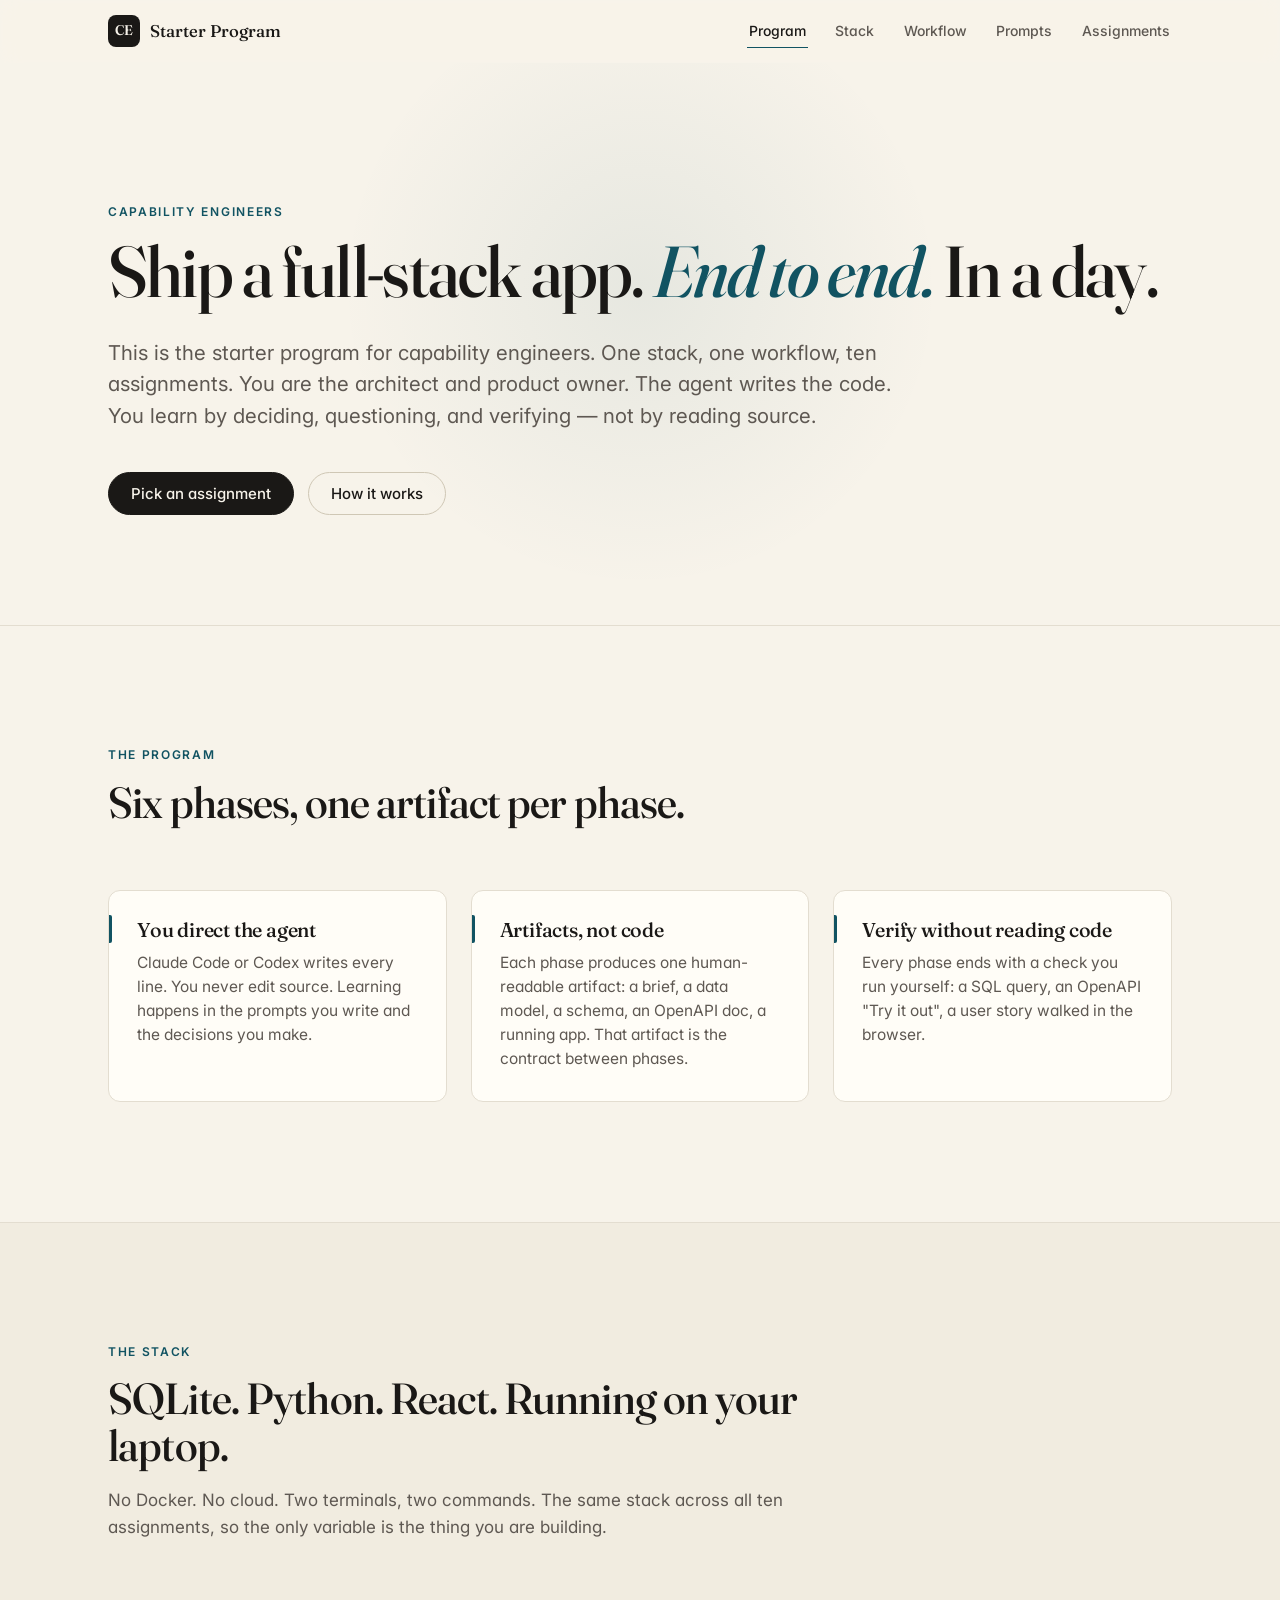
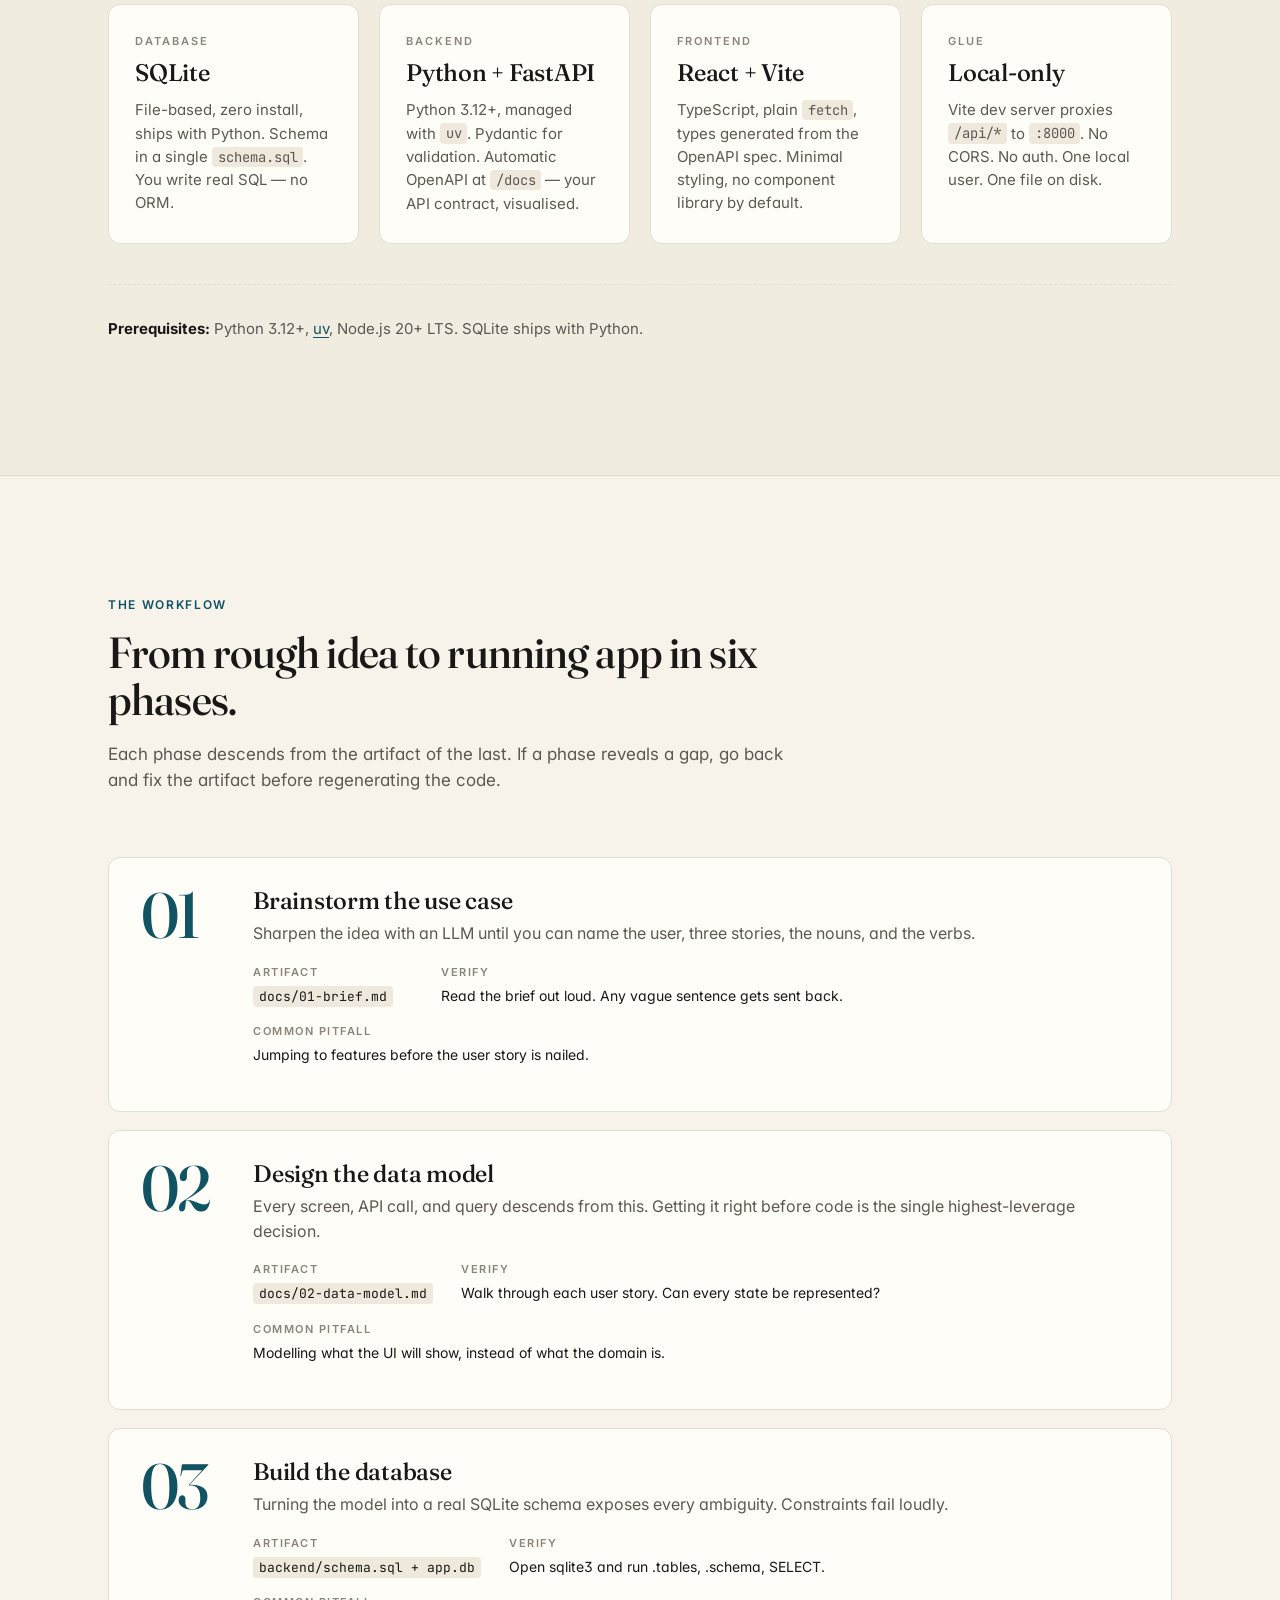
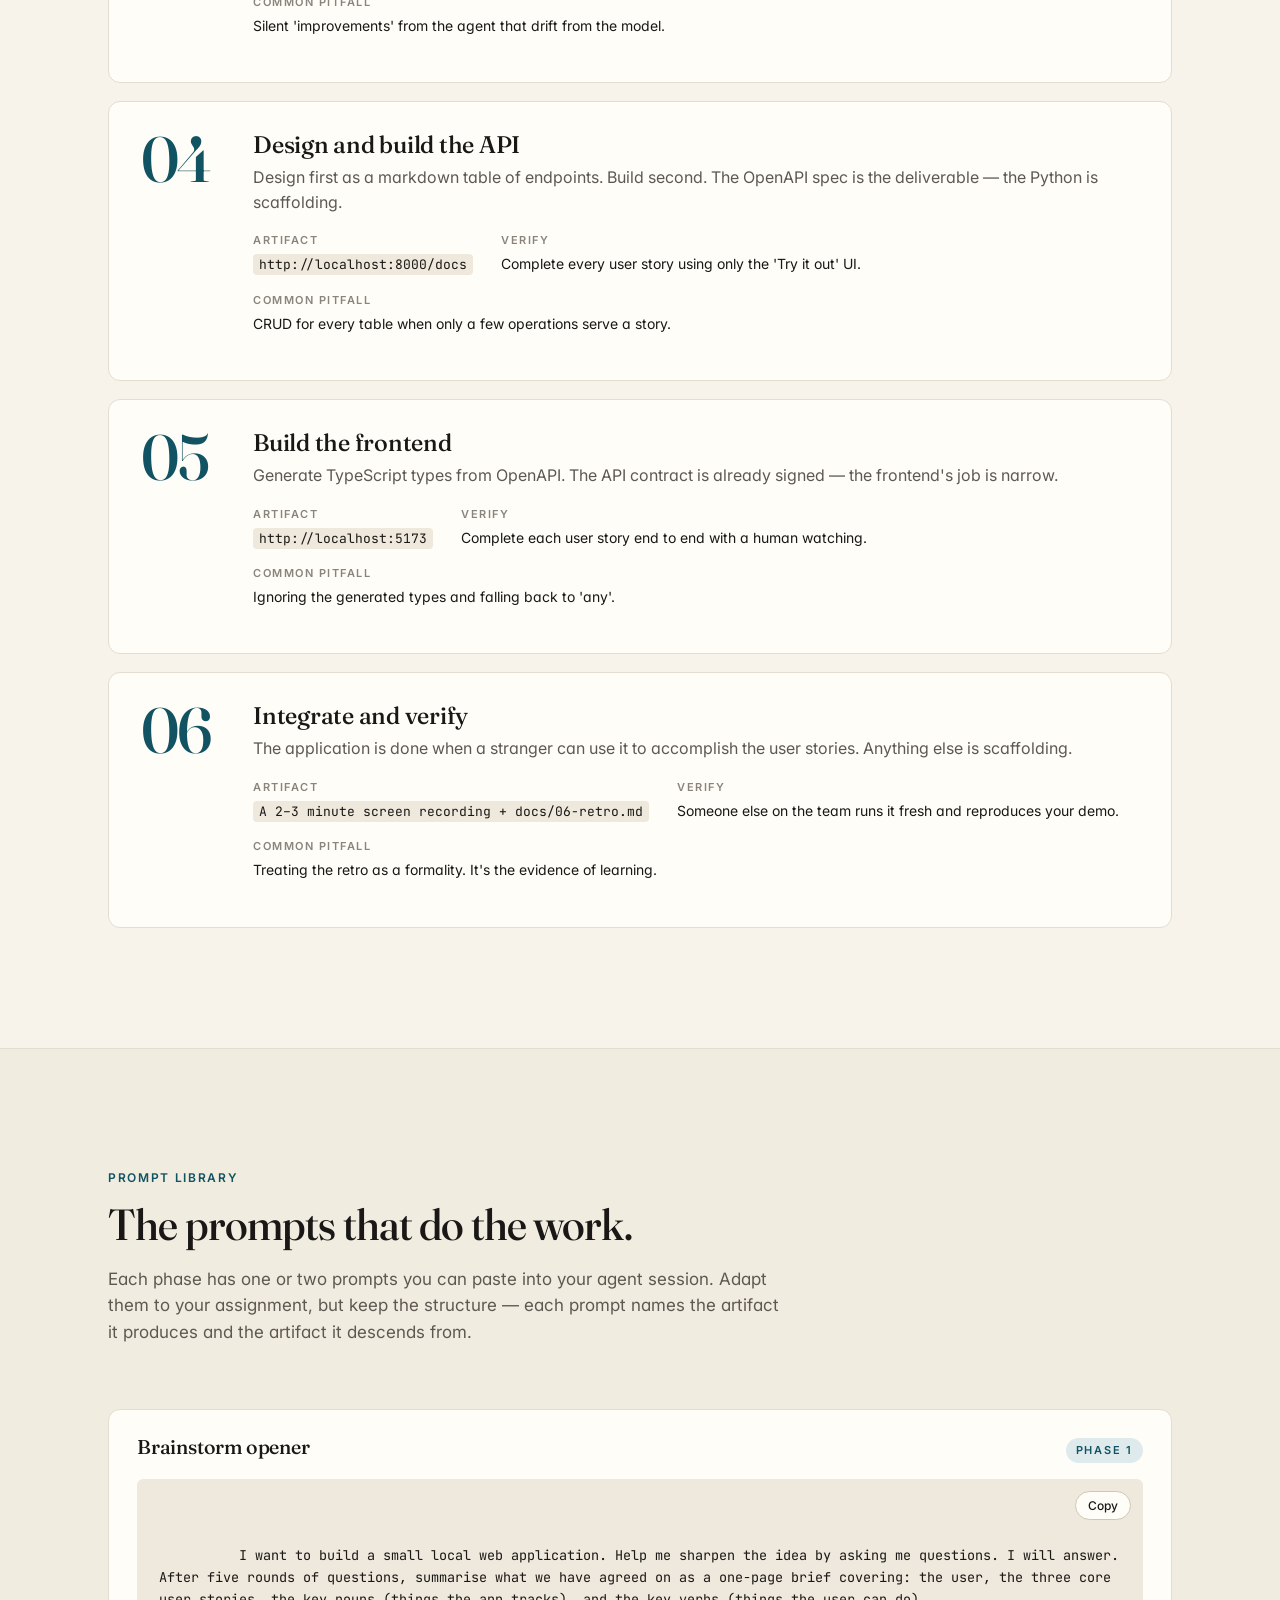
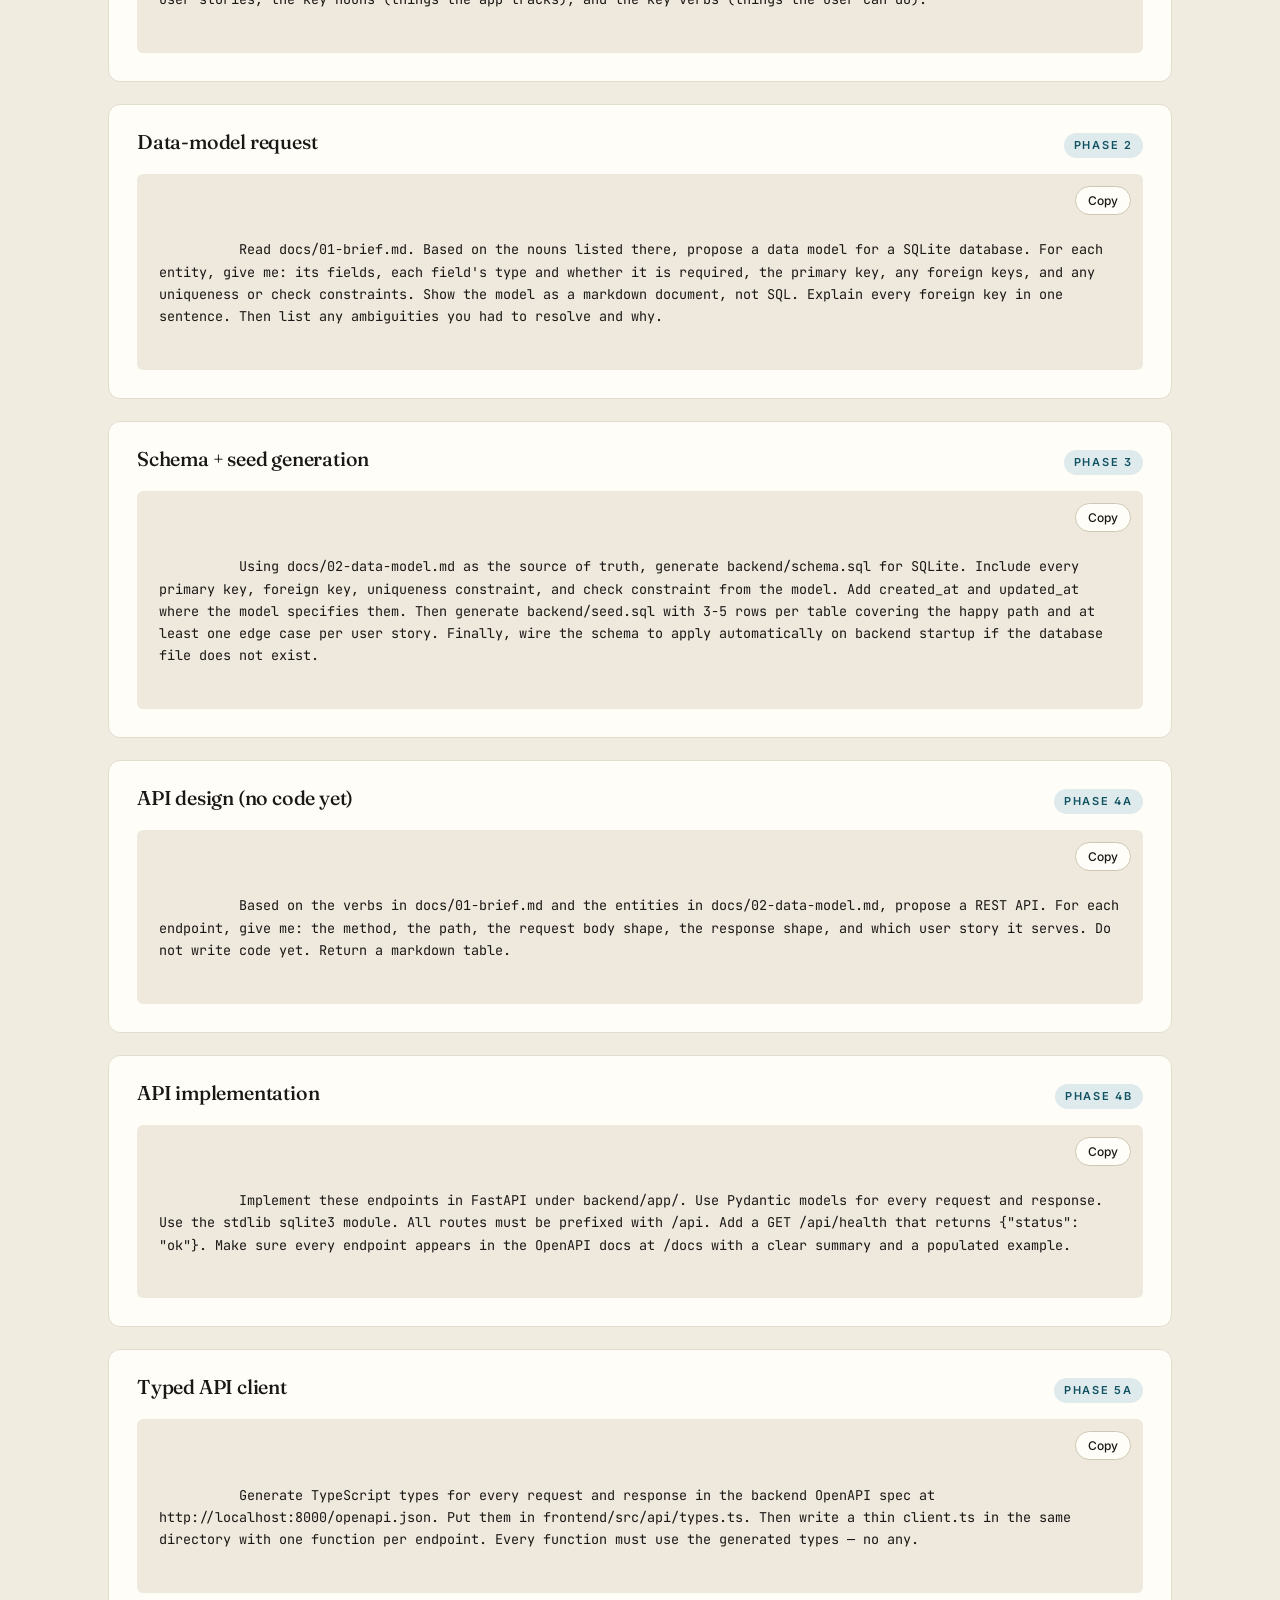
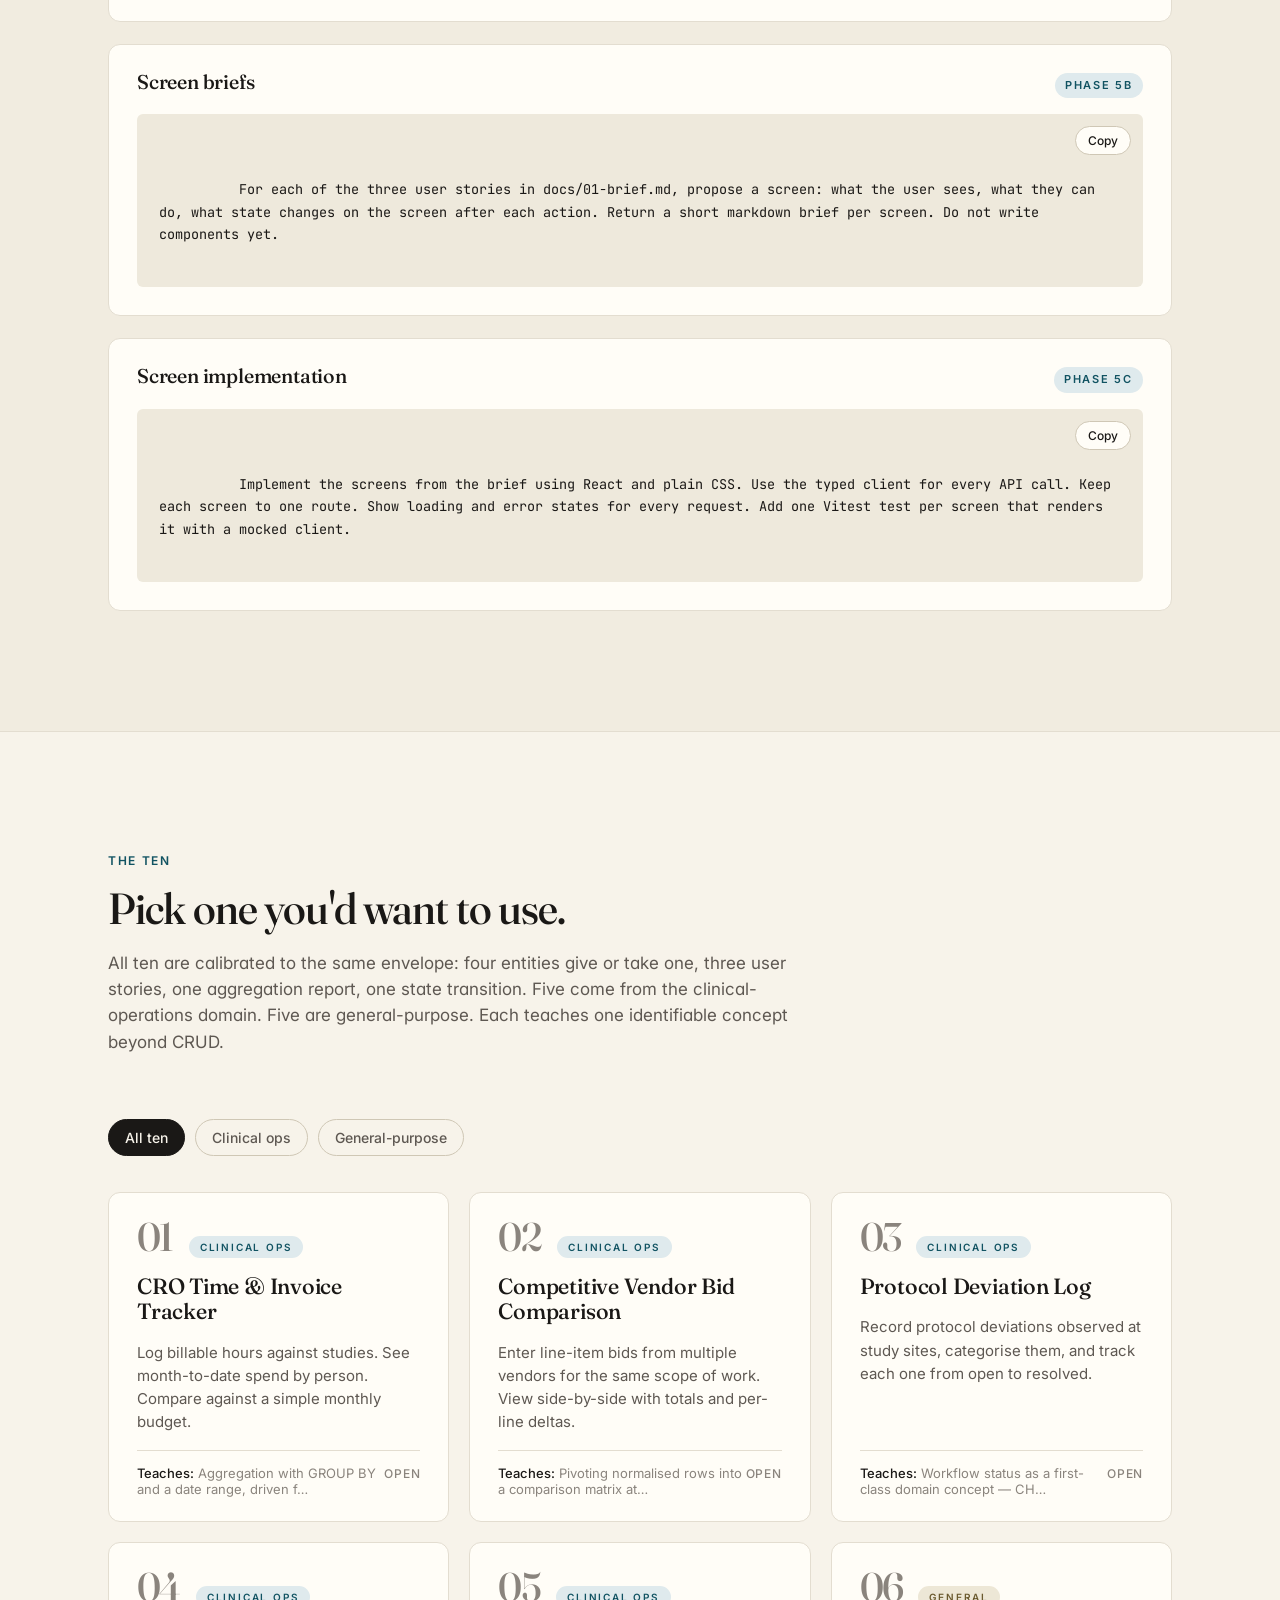
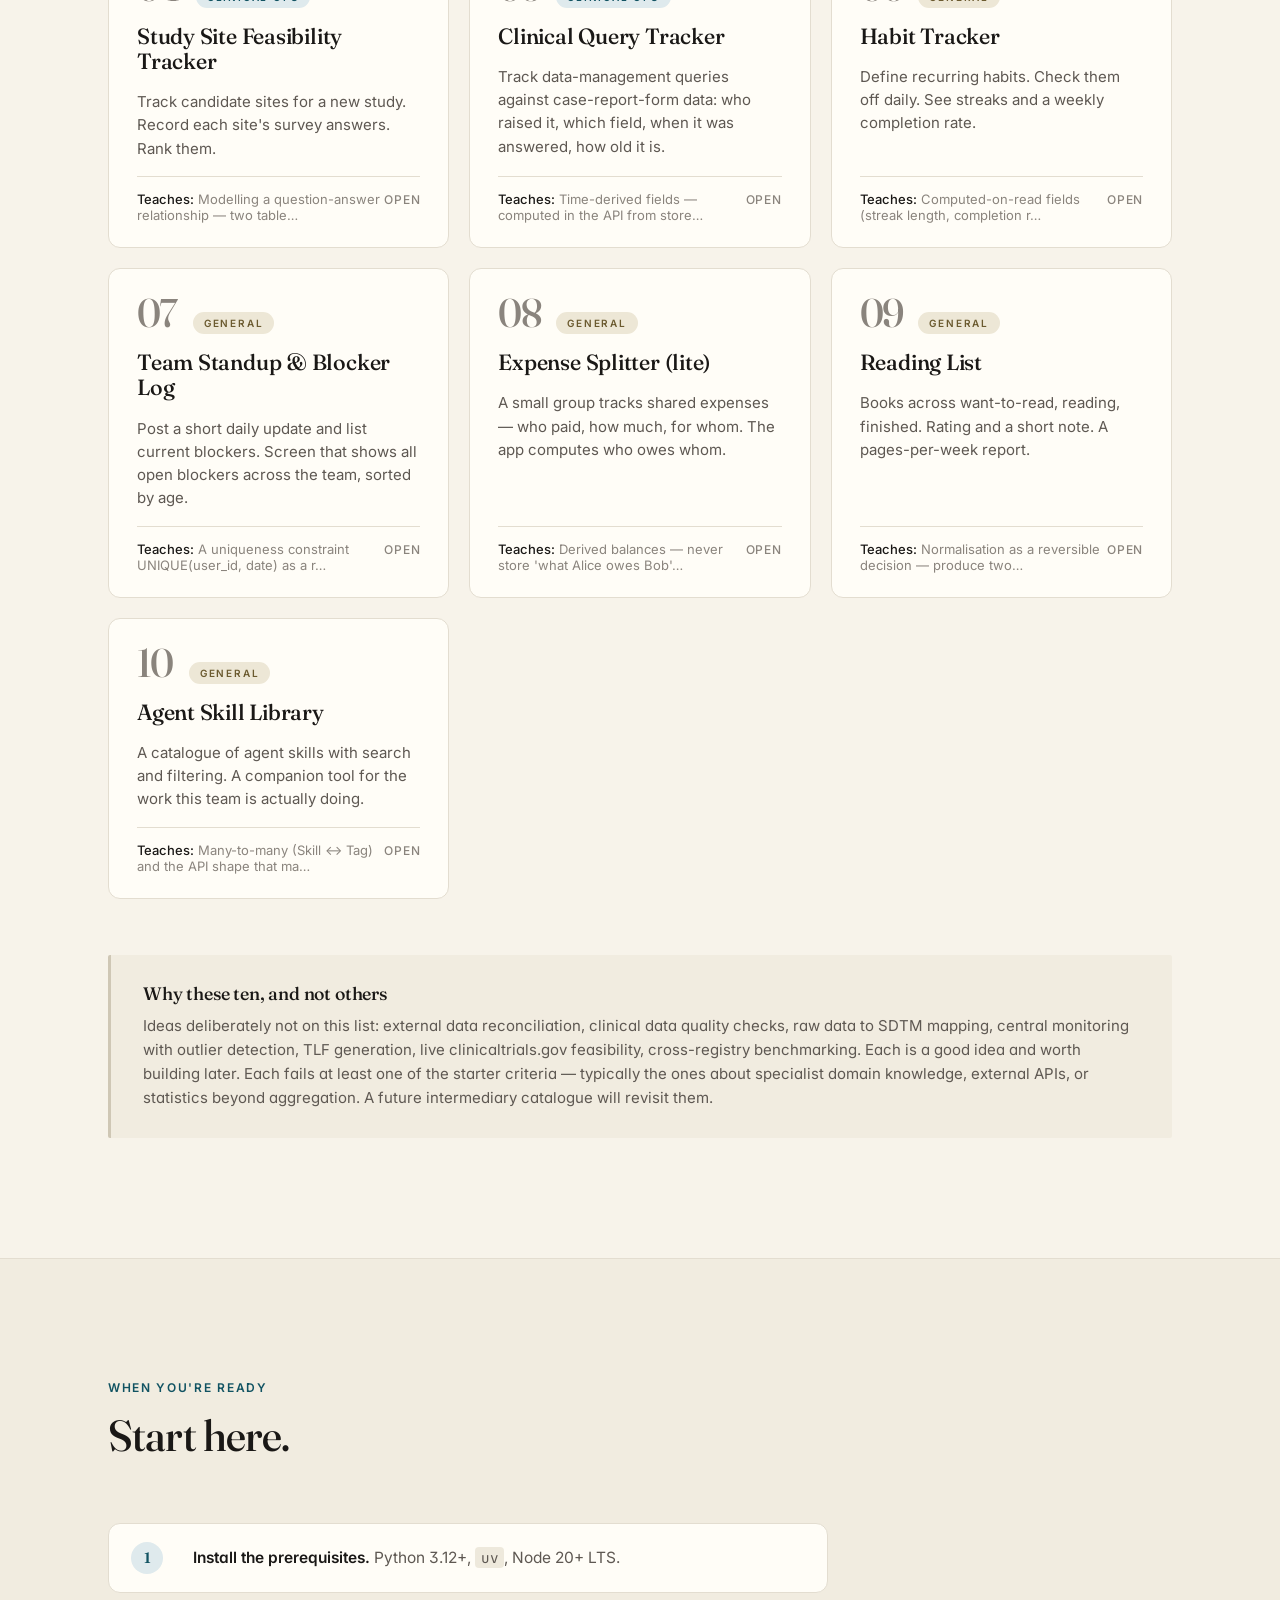
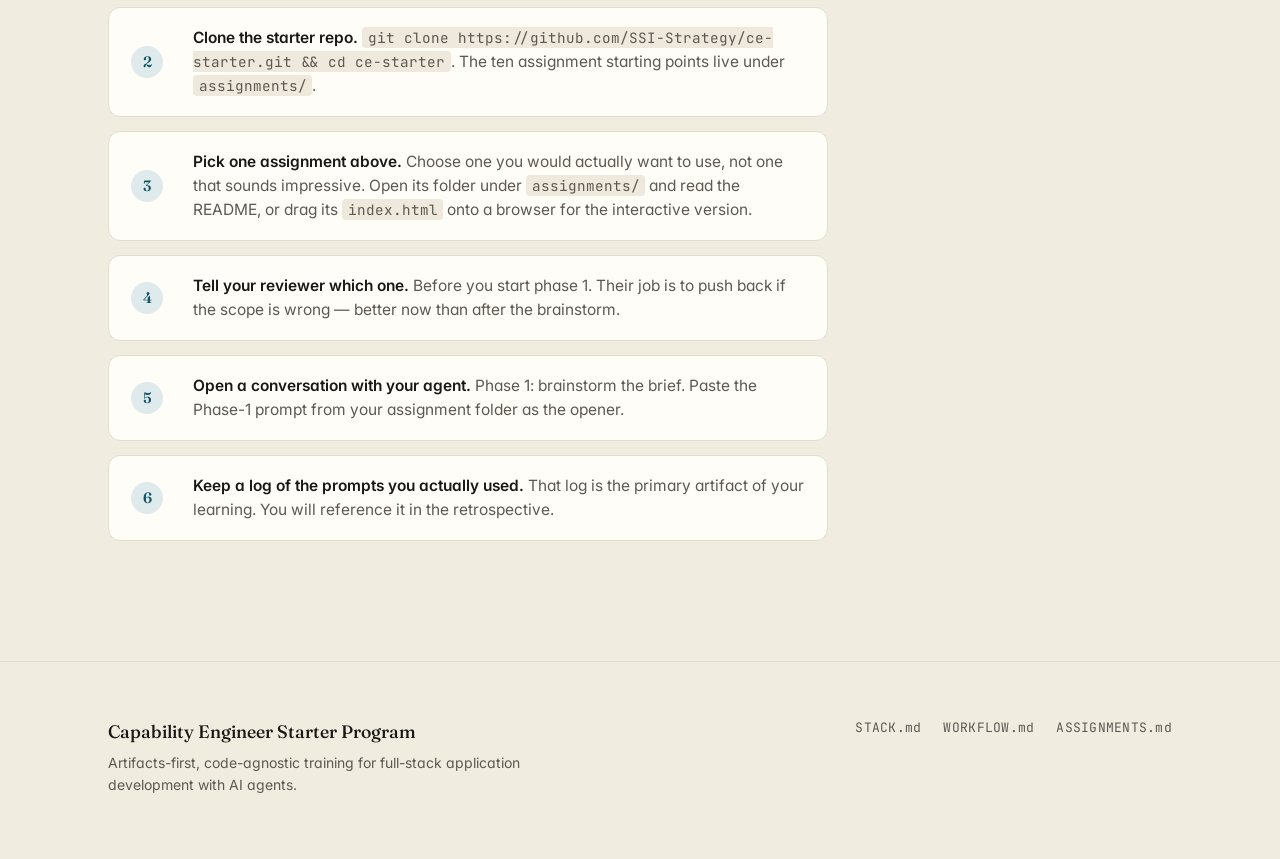
==== commit c1efa251: "Add per-assignment starter directories - build_assignments.py generates assignments/NN-slug/{README." ====
--- a/index.html
+++ b/index.html
@@ -154,10 +154,11 @@
         </div>
         <ol class="start-steps">
           <li><span class="step-num">1</span><div><strong>Install the prerequisites.</strong> Python 3.12+, <code>uv</code>, Node 20+ LTS.</div></li>
-          <li><span class="step-num">2</span><div><strong>Pick one assignment above.</strong> Choose one you would actually want to use, not one that sounds impressive.</div></li>
-          <li><span class="step-num">3</span><div><strong>Tell your reviewer which one.</strong> Before you start phase 1. Their job is to push back if the scope is wrong — better now than after the brainstorm.</div></li>
-          <li><span class="step-num">4</span><div><strong>Open a conversation with your agent.</strong> Phase 1: brainstorm the brief. Use the phase-1 prompt from the library above as your opening.</div></li>
-          <li><span class="step-num">5</span><div><strong>Keep a log of the prompts you actually used.</strong> That log is the primary artifact of your learning. You will reference it in the retrospective.</div></li>
+          <li><span class="step-num">2</span><div><strong>Clone the starter repo.</strong> <code>git clone https://github.com/SSI-Strategy/ce-starter.git &amp;&amp; cd ce-starter</code>. The ten assignment starting points live under <code>assignments/</code>.</div></li>
+          <li><span class="step-num">3</span><div><strong>Pick one assignment above.</strong> Choose one you would actually want to use, not one that sounds impressive. Open its folder under <code>assignments/</code> and read the README, or drag its <code>index.html</code> onto a browser for the interactive version.</div></li>
+          <li><span class="step-num">4</span><div><strong>Tell your reviewer which one.</strong> Before you start phase 1. Their job is to push back if the scope is wrong — better now than after the brainstorm.</div></li>
+          <li><span class="step-num">5</span><div><strong>Open a conversation with your agent.</strong> Phase 1: brainstorm the brief. Paste the Phase-1 prompt from your assignment folder as the opener.</div></li>
+          <li><span class="step-num">6</span><div><strong>Keep a log of the prompts you actually used.</strong> That log is the primary artifact of your learning. You will reference it in the retrospective.</div></li>
         </ol>
       </div>
     </section>
--- a/styles.css
+++ b/styles.css
@@ -732,6 +732,26 @@
 .assignment.is-open .expand-hint::before { content: "Hide"; }
 .assignment:not(.is-open) .expand-hint::before { content: "Open"; }
 
+.details-cta {
+  padding-top: 10px;
+  border-top: 1px dashed var(--rule);
+}
+
+.details-link {
+  display: inline-block;
+  font-size: 13px;
+  font-weight: 600;
+  color: var(--accent);
+  text-decoration: none;
+  letter-spacing: 0.01em;
+  padding: 6px 0;
+}
+.details-link:hover {
+  color: var(--accent-hover);
+  text-decoration: underline;
+  text-underline-offset: 3px;
+}
+
 /* ---------- excluded note ---------- */
 
 .excluded-note {
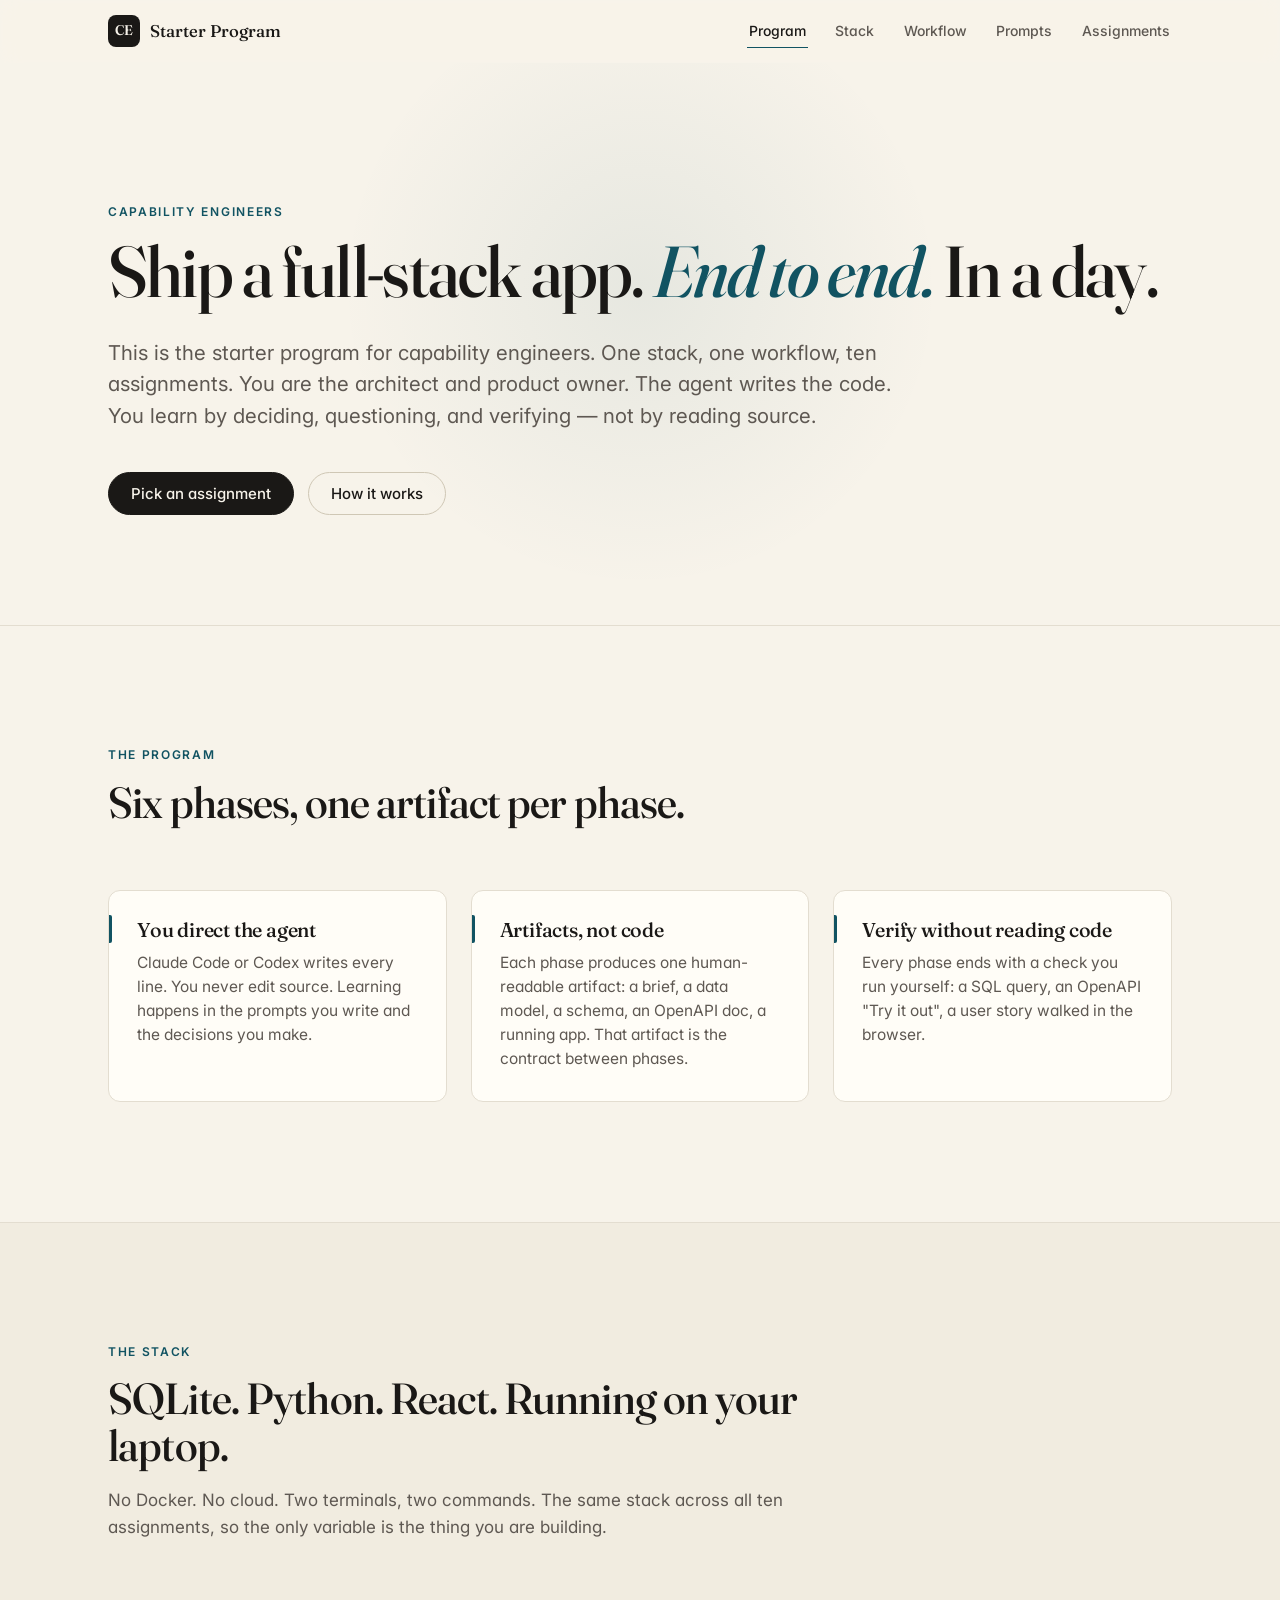
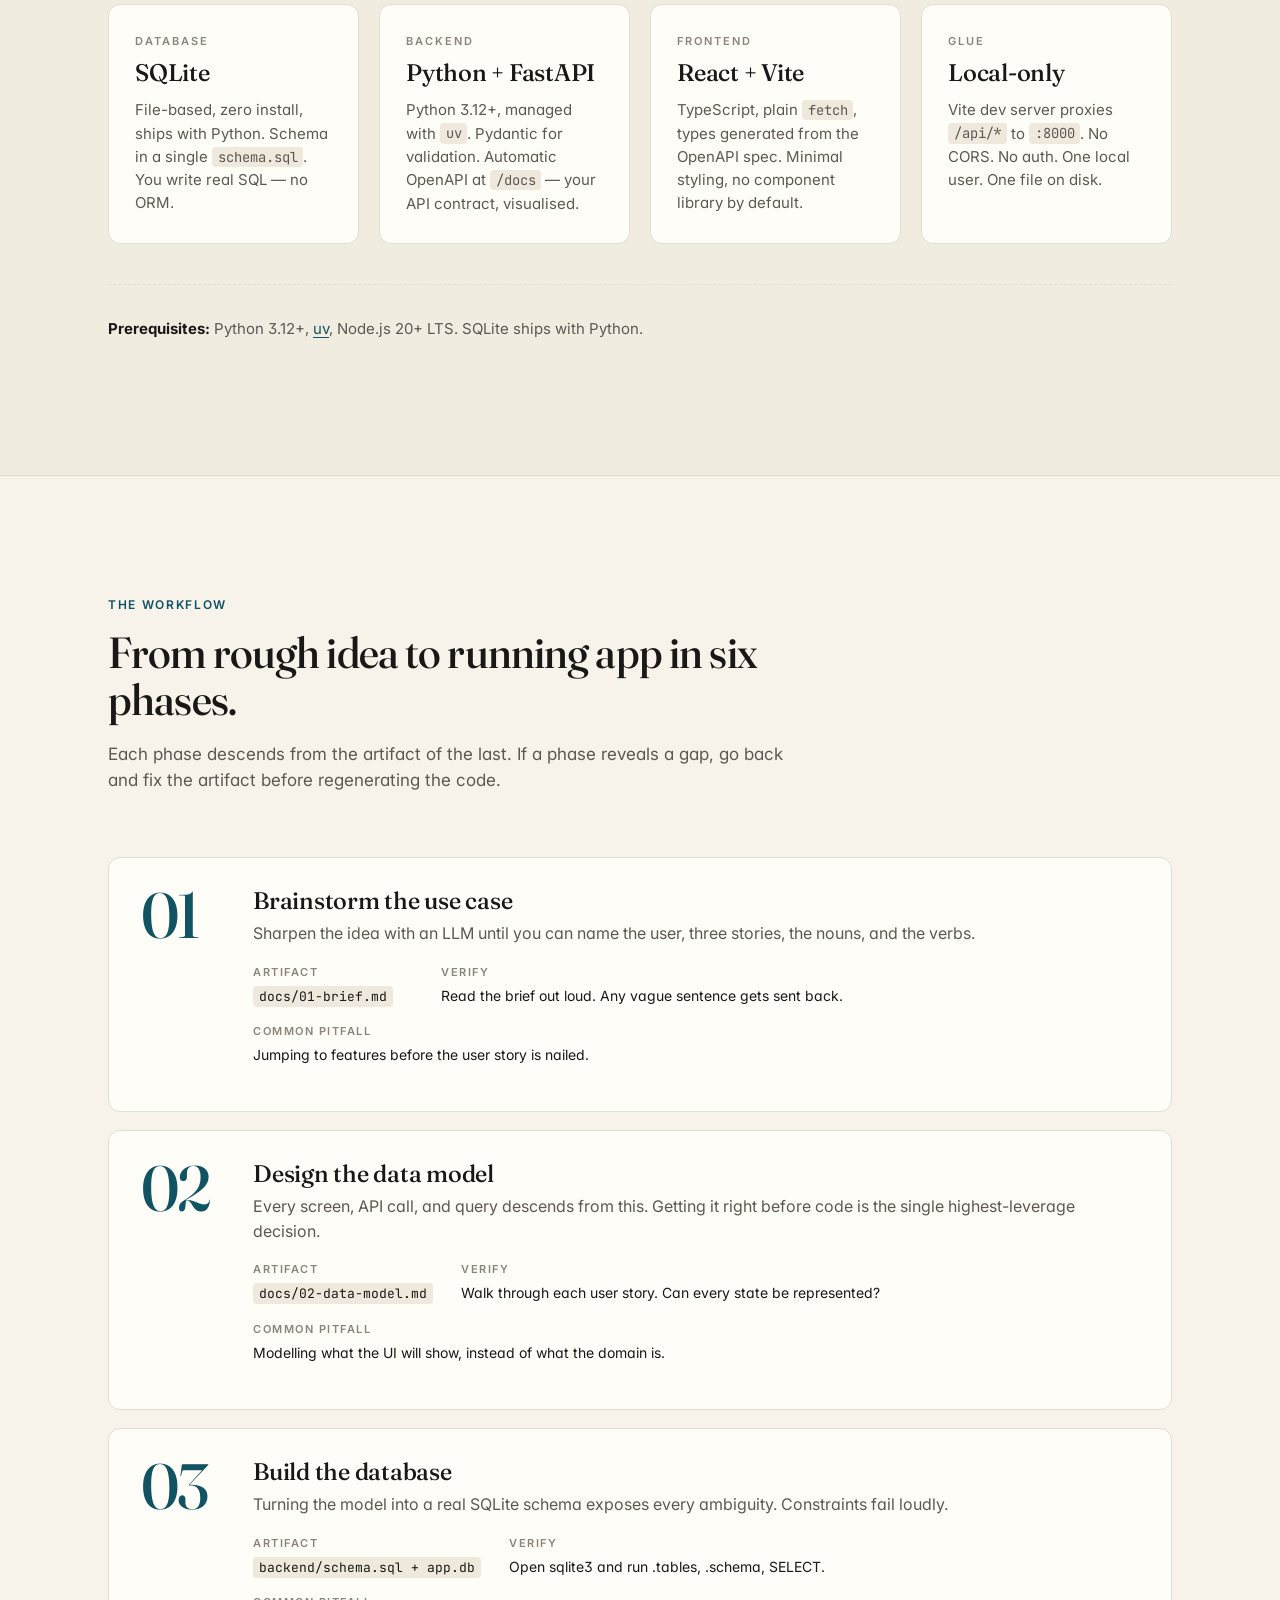
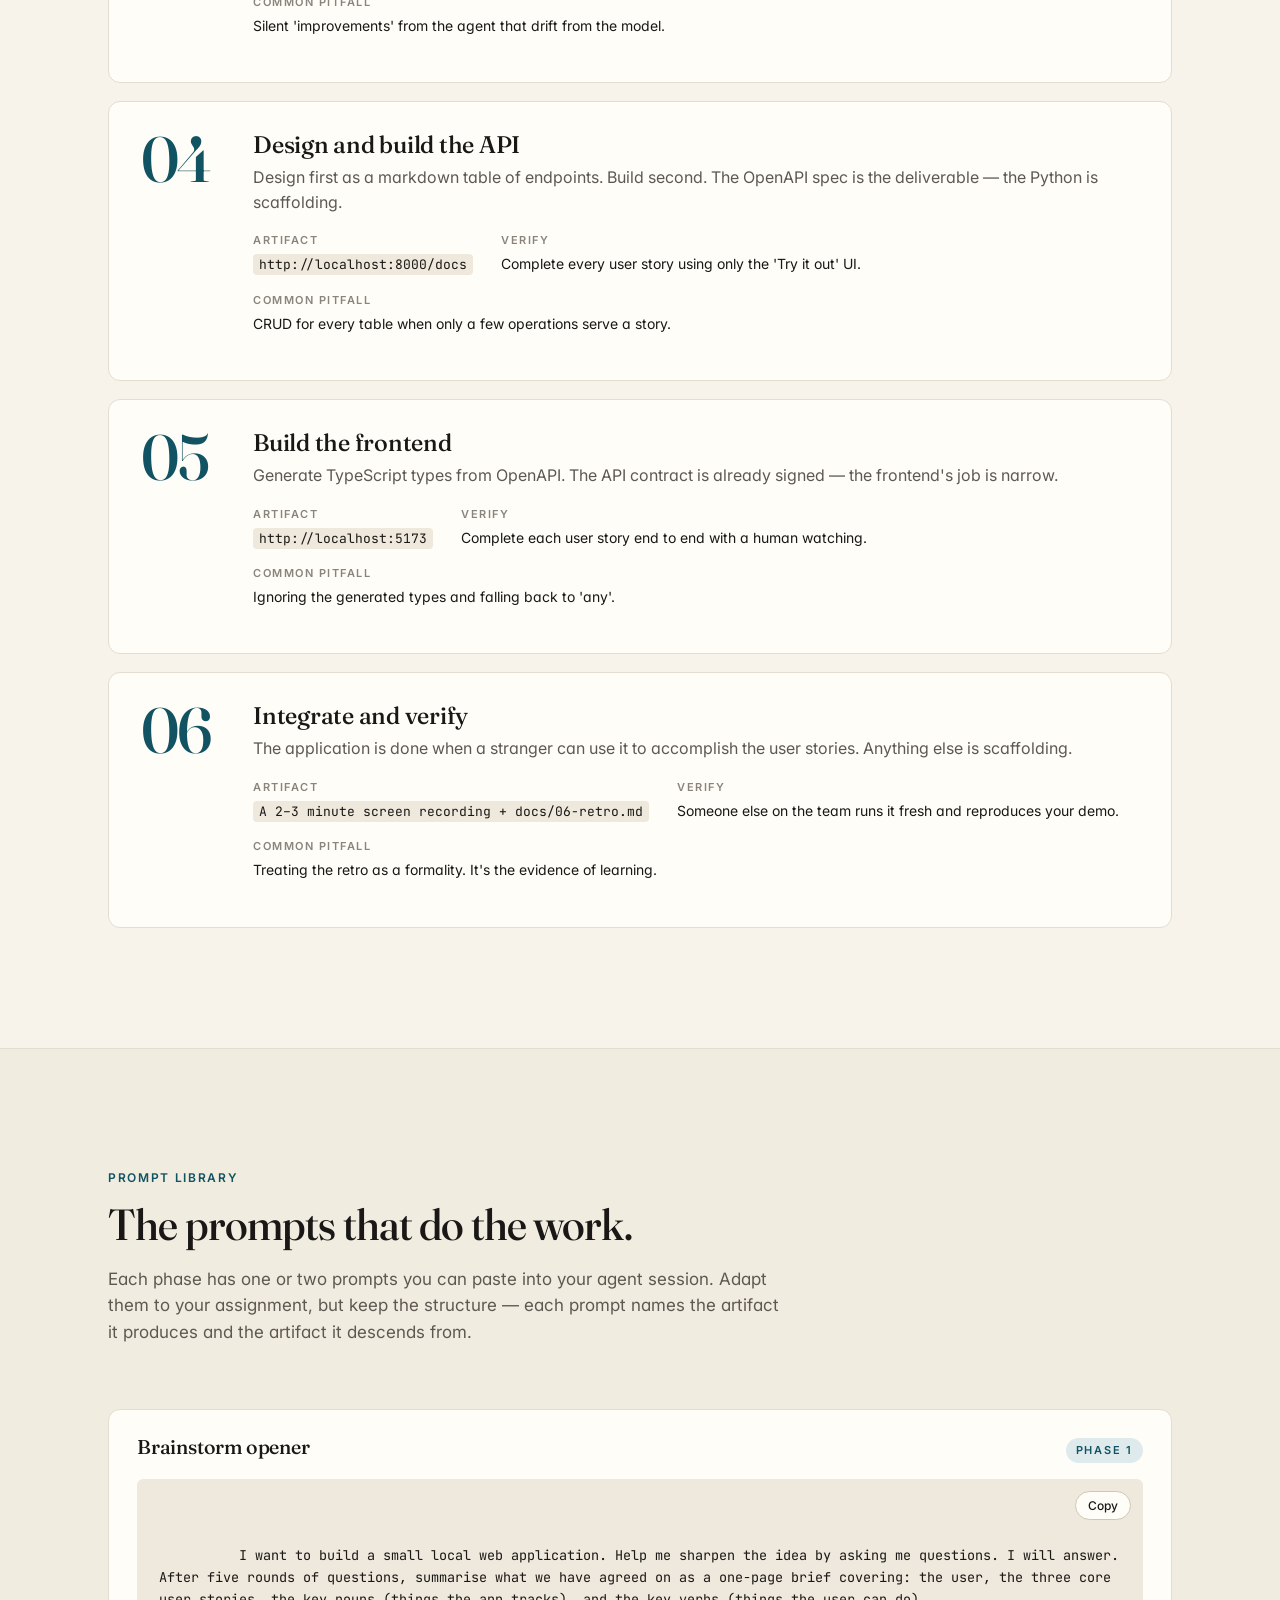
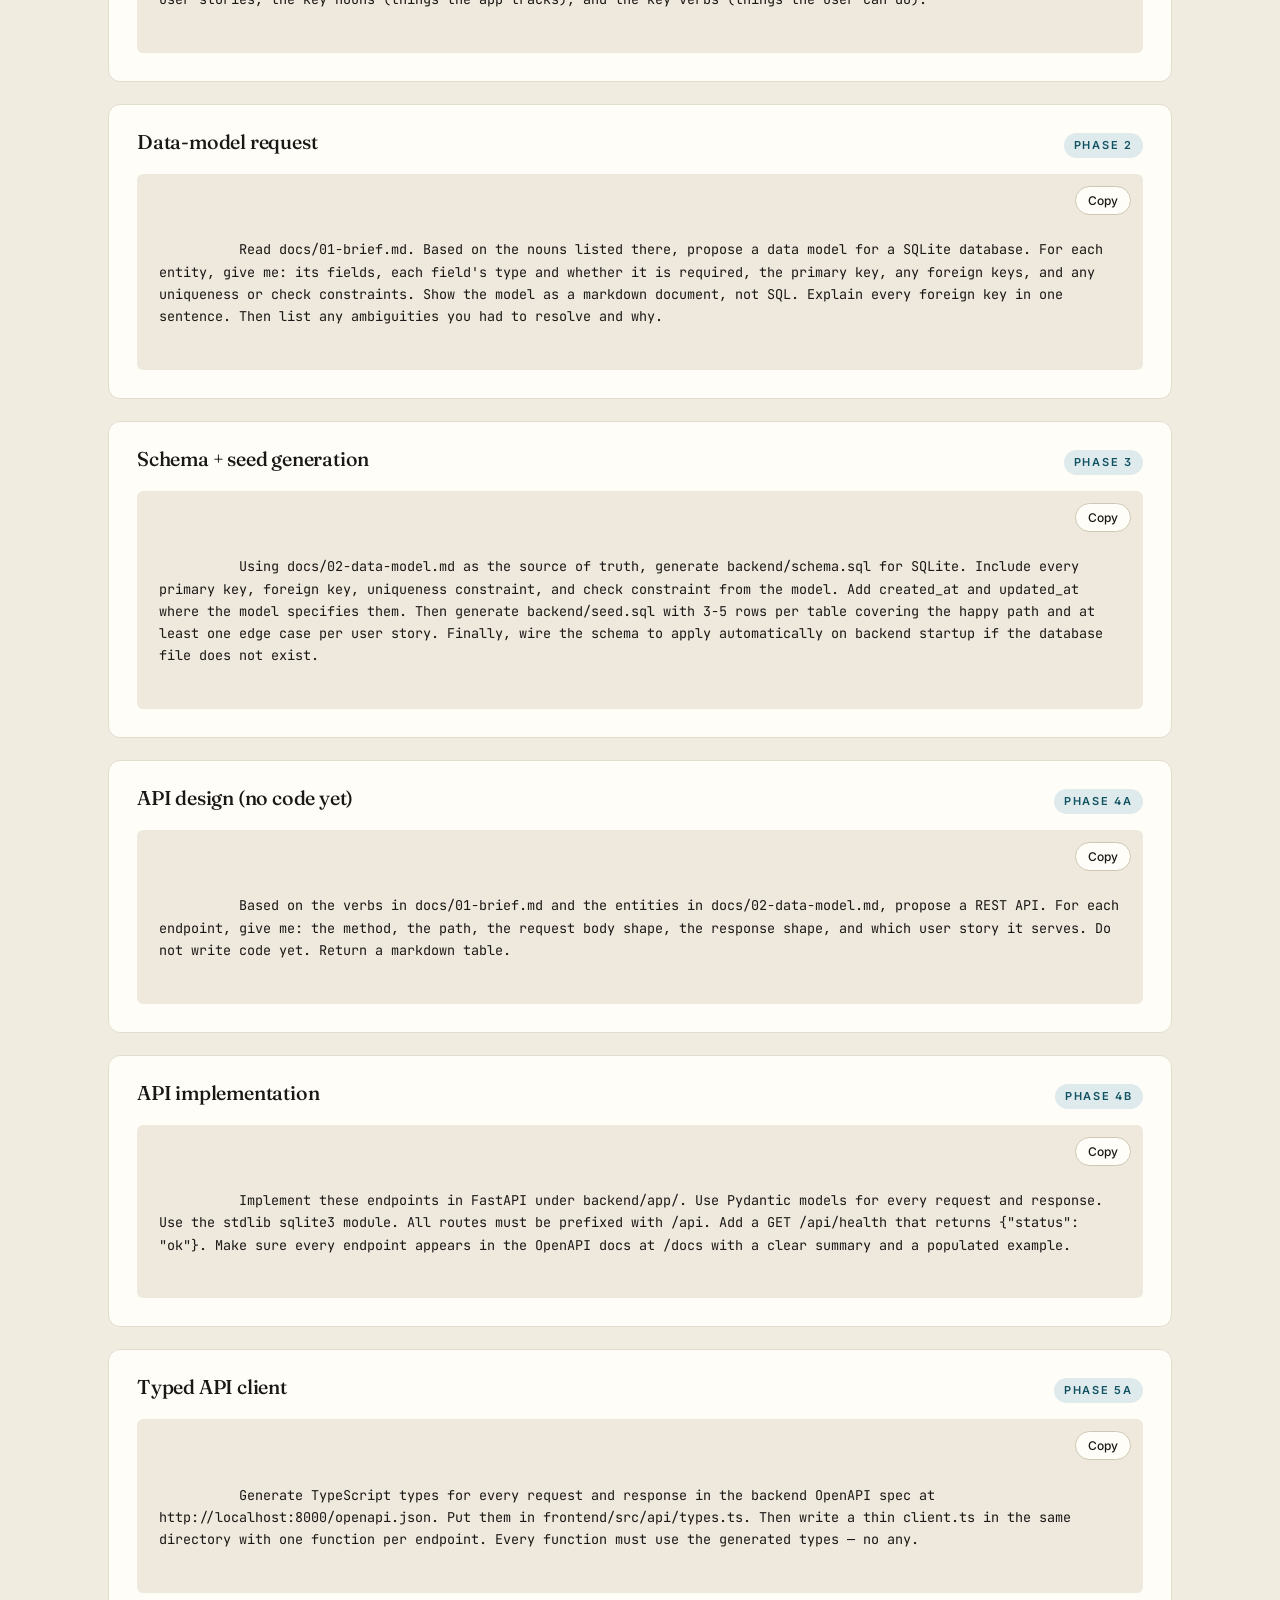
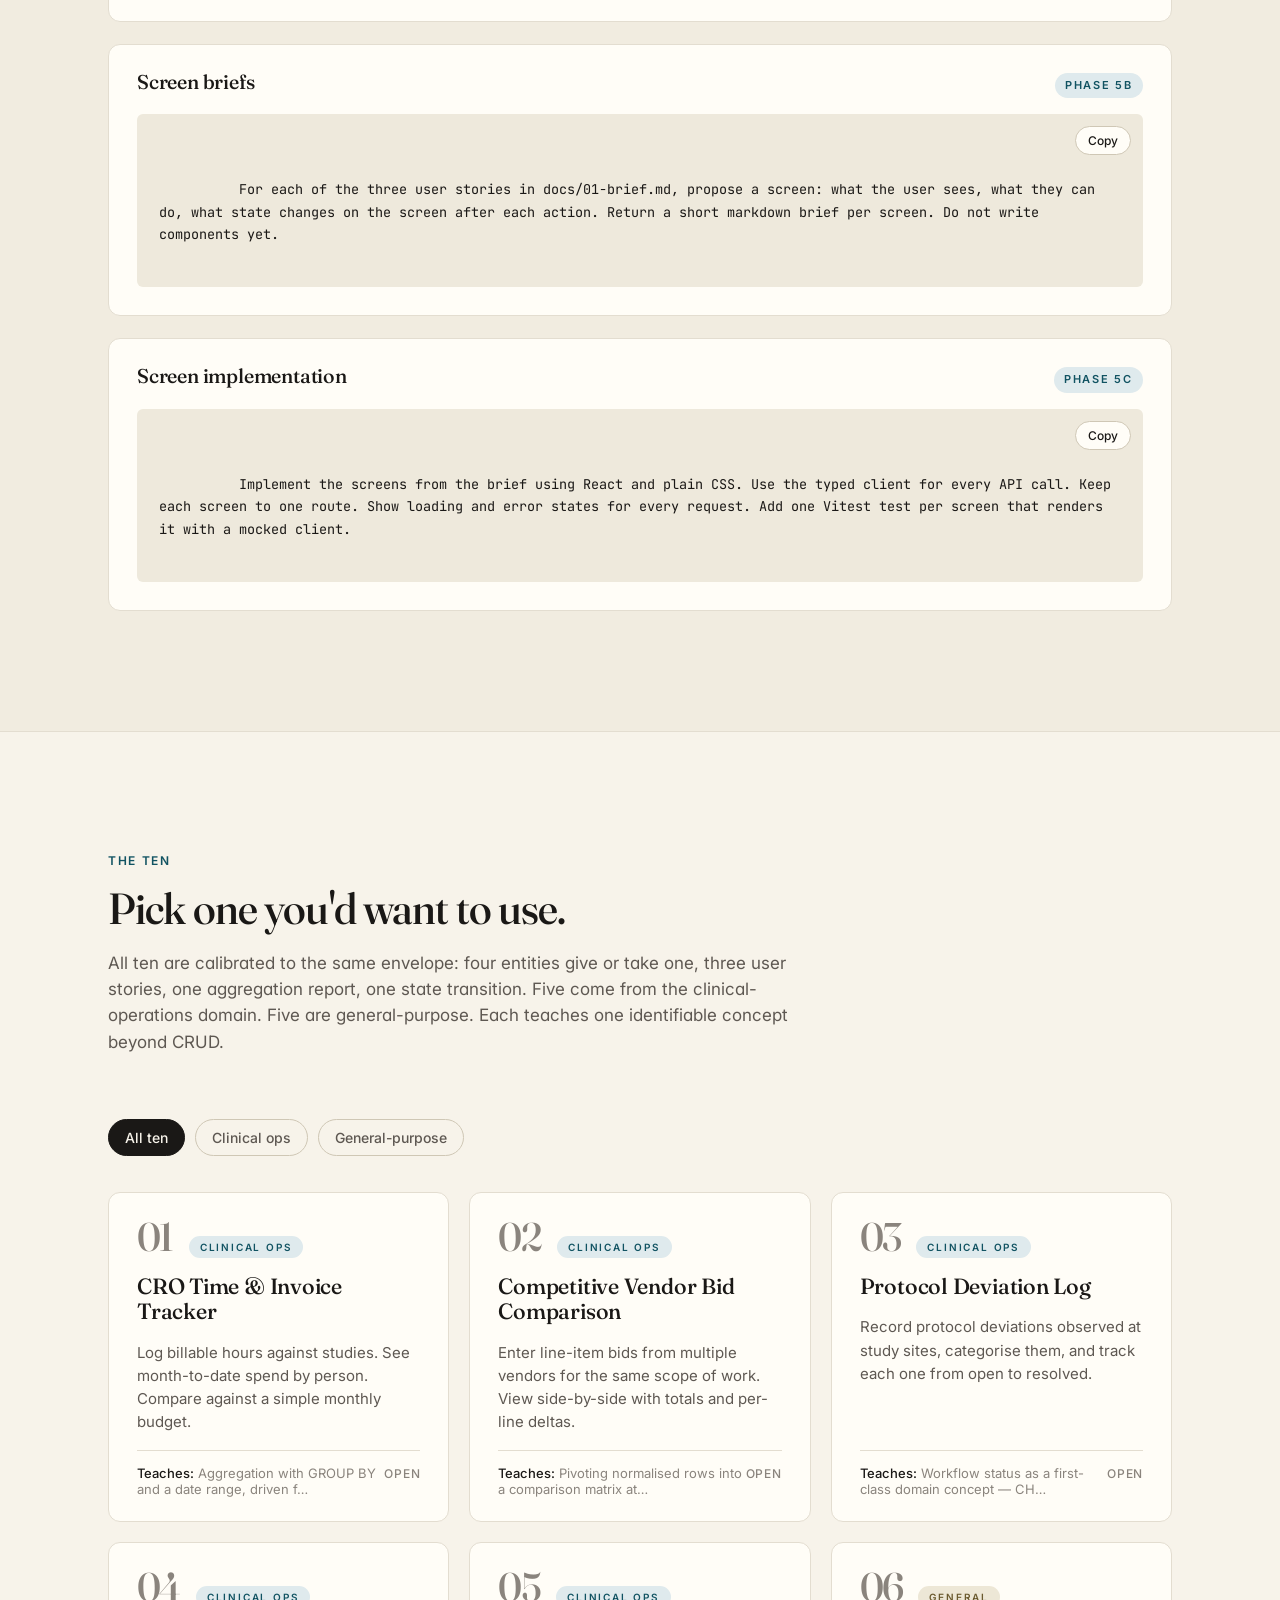
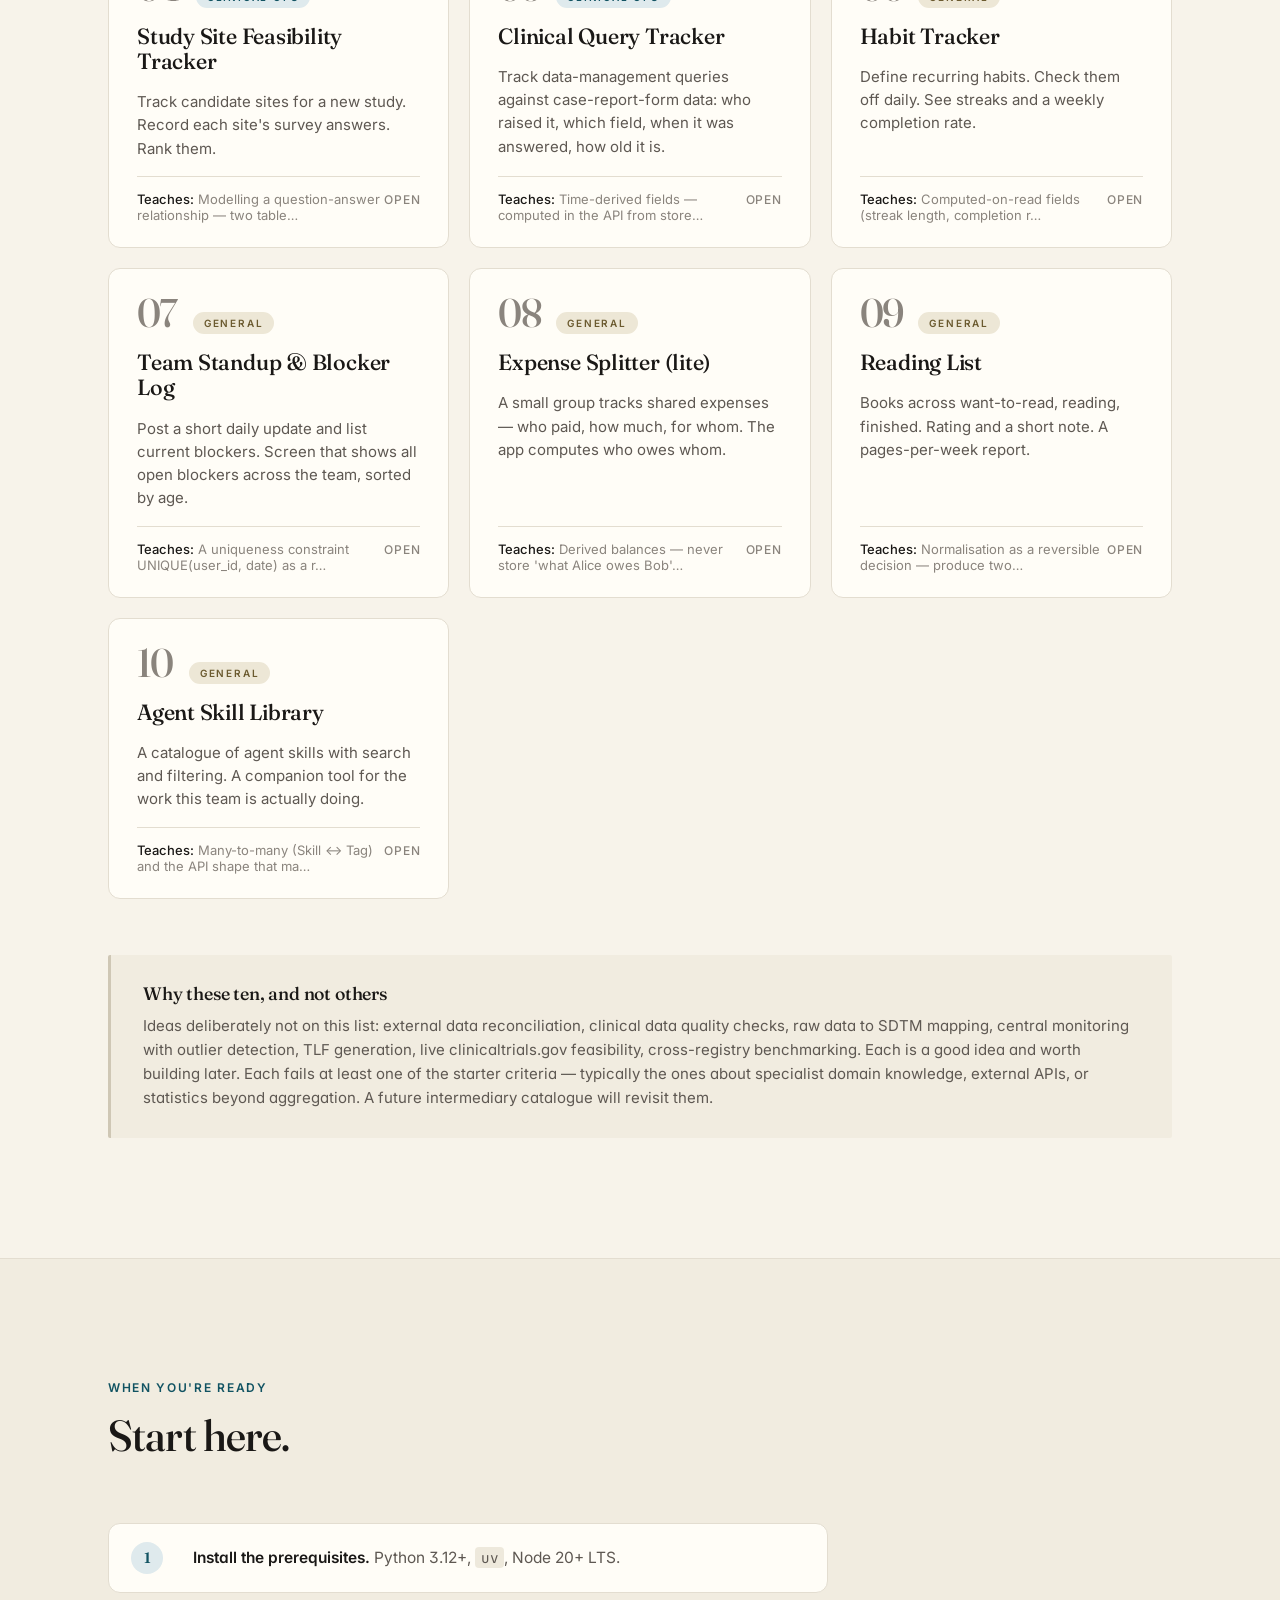
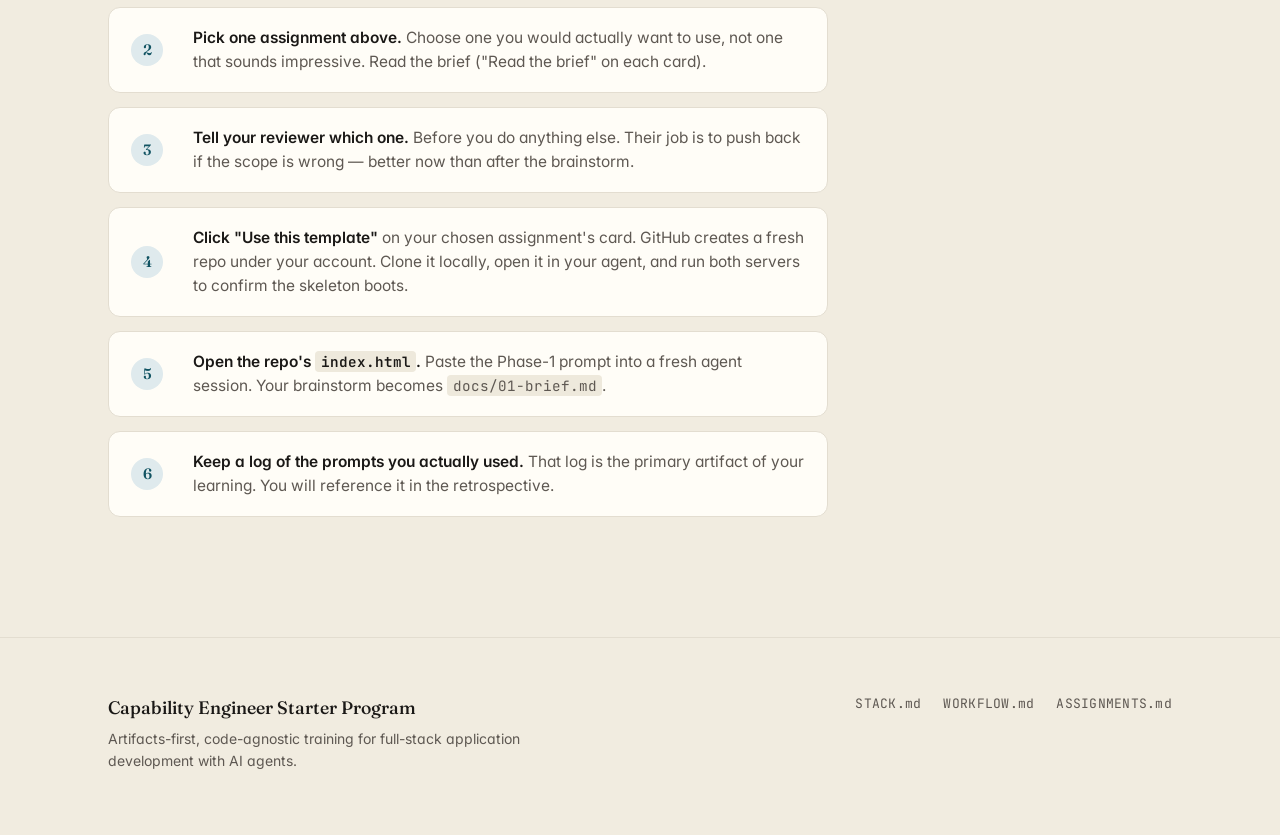
==== commit 56fe17fb: "Wire ce-starter to per-assignment template repositories - Add build_templates.py that scaffolds a st" ====
--- a/index.html
+++ b/index.html
@@ -154,10 +154,10 @@
         </div>
         <ol class="start-steps">
           <li><span class="step-num">1</span><div><strong>Install the prerequisites.</strong> Python 3.12+, <code>uv</code>, Node 20+ LTS.</div></li>
-          <li><span class="step-num">2</span><div><strong>Clone the starter repo.</strong> <code>git clone https://github.com/SSI-Strategy/ce-starter.git &amp;&amp; cd ce-starter</code>. The ten assignment starting points live under <code>assignments/</code>.</div></li>
-          <li><span class="step-num">3</span><div><strong>Pick one assignment above.</strong> Choose one you would actually want to use, not one that sounds impressive. Open its folder under <code>assignments/</code> and read the README, or drag its <code>index.html</code> onto a browser for the interactive version.</div></li>
-          <li><span class="step-num">4</span><div><strong>Tell your reviewer which one.</strong> Before you start phase 1. Their job is to push back if the scope is wrong — better now than after the brainstorm.</div></li>
-          <li><span class="step-num">5</span><div><strong>Open a conversation with your agent.</strong> Phase 1: brainstorm the brief. Paste the Phase-1 prompt from your assignment folder as the opener.</div></li>
+          <li><span class="step-num">2</span><div><strong>Pick one assignment above.</strong> Choose one you would actually want to use, not one that sounds impressive. Read the brief ("Read the brief" on each card).</div></li>
+          <li><span class="step-num">3</span><div><strong>Tell your reviewer which one.</strong> Before you do anything else. Their job is to push back if the scope is wrong — better now than after the brainstorm.</div></li>
+          <li><span class="step-num">4</span><div><strong>Click "Use this template"</strong> on your chosen assignment's card. GitHub creates a fresh repo under your account. Clone it locally, open it in your agent, and run both servers to confirm the skeleton boots.</div></li>
+          <li><span class="step-num">5</span><div><strong>Open the repo's <code>index.html</code>.</strong> Paste the Phase-1 prompt into a fresh agent session. Your brainstorm becomes <code>docs/01-brief.md</code>.</div></li>
           <li><span class="step-num">6</span><div><strong>Keep a log of the prompts you actually used.</strong> That log is the primary artifact of your learning. You will reference it in the retrospective.</div></li>
         </ol>
       </div>
--- a/styles.css
+++ b/styles.css
@@ -733,23 +733,46 @@
 .assignment:not(.is-open) .expand-hint::before { content: "Open"; }
 
 .details-cta {
-  padding-top: 10px;
+  padding-top: 14px;
+  margin-top: 4px;
   border-top: 1px dashed var(--rule);
+  display: flex;
+  gap: 14px;
+  align-items: center;
+  flex-wrap: wrap;
 }
 
 .details-link {
-  display: inline-block;
+  display: inline-flex;
+  align-items: center;
   font-size: 13px;
   font-weight: 600;
-  color: var(--accent);
   text-decoration: none;
   letter-spacing: 0.01em;
-  padding: 6px 0;
-}
-.details-link:hover {
-  color: var(--accent-hover);
-  text-decoration: underline;
-  text-underline-offset: 3px;
+  padding: 8px 14px;
+  border-radius: 999px;
+  transition: all 140ms ease;
+}
+
+.details-link-primary {
+  background: var(--accent);
+  color: var(--accent-ink);
+  border: 1px solid var(--accent);
+}
+.details-link-primary:hover {
+  background: var(--accent-hover);
+  color: var(--accent-ink);
+}
+
+.details-link-secondary {
+  background: transparent;
+  color: var(--ink-muted);
+  border: 1px solid var(--rule-strong);
+  font-weight: 500;
+}
+.details-link-secondary:hover {
+  color: var(--ink);
+  border-color: var(--ink);
 }
 
 /* ---------- excluded note ---------- */
